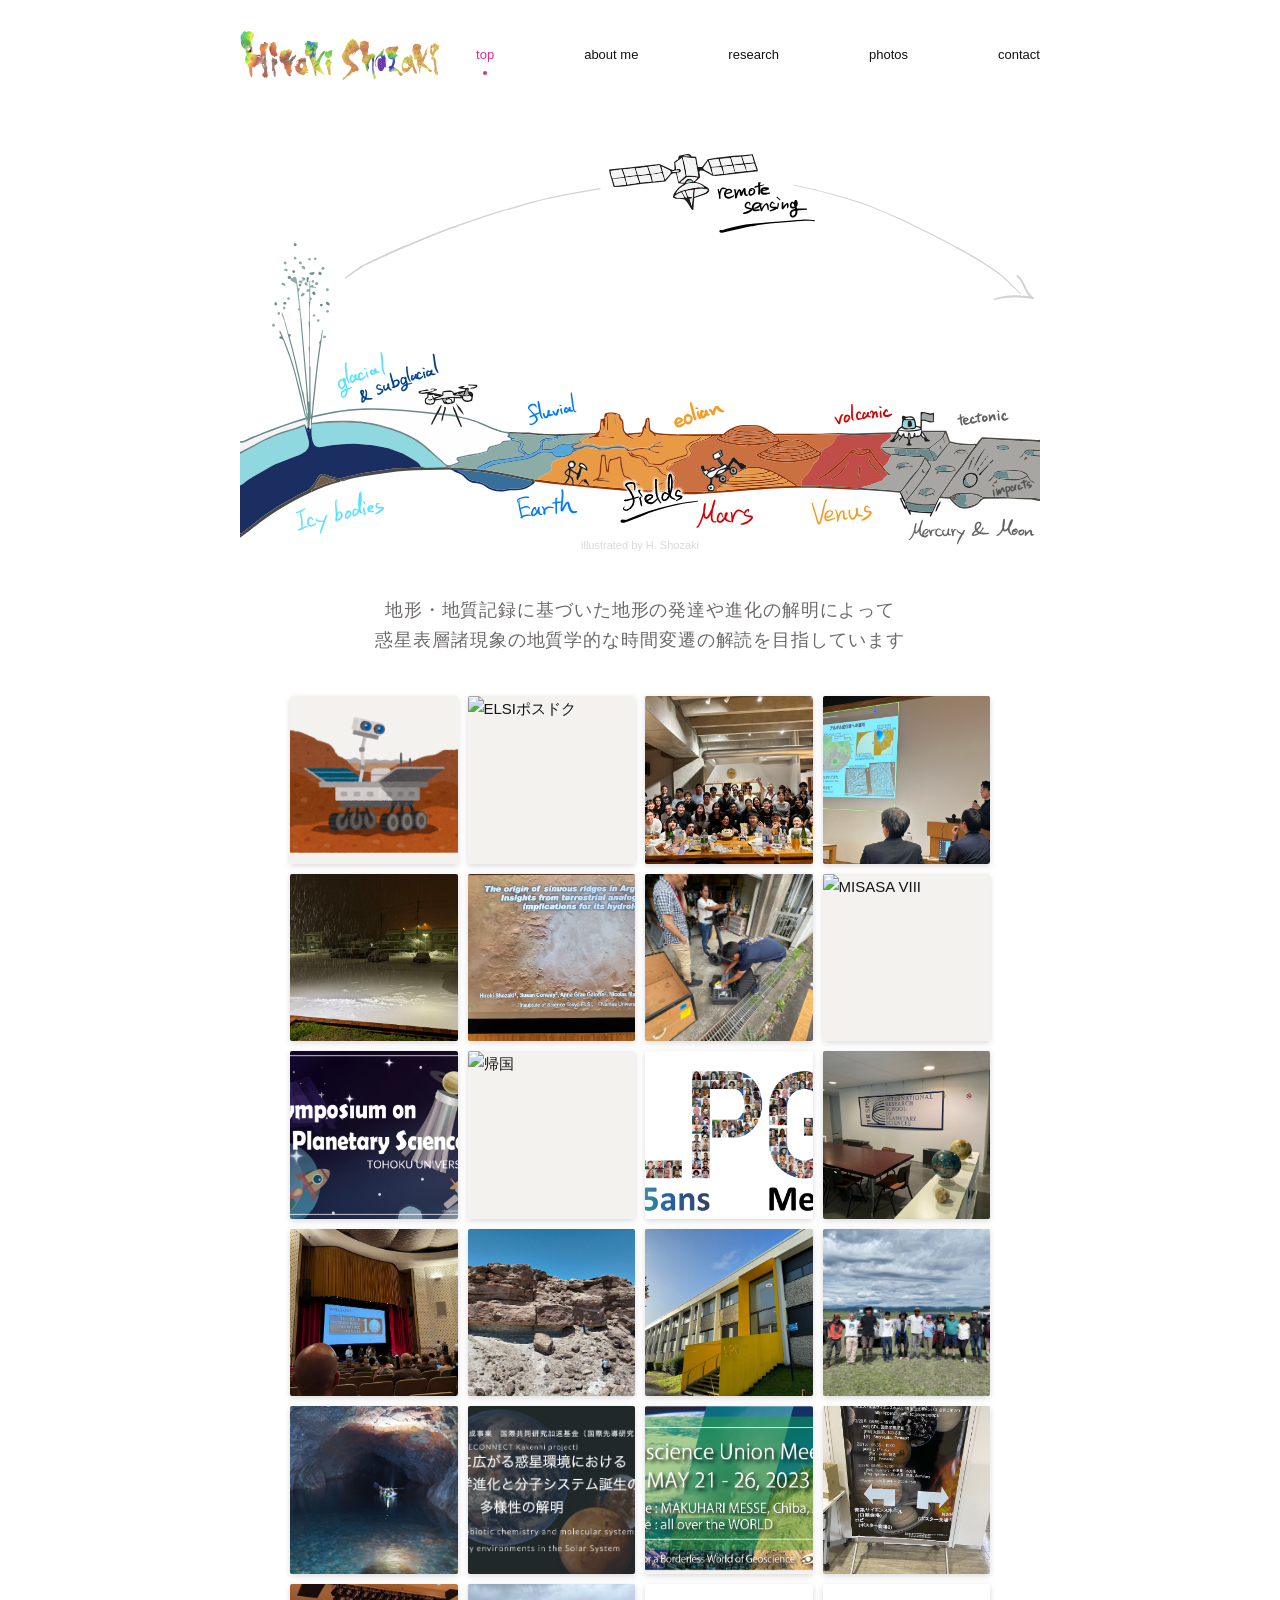
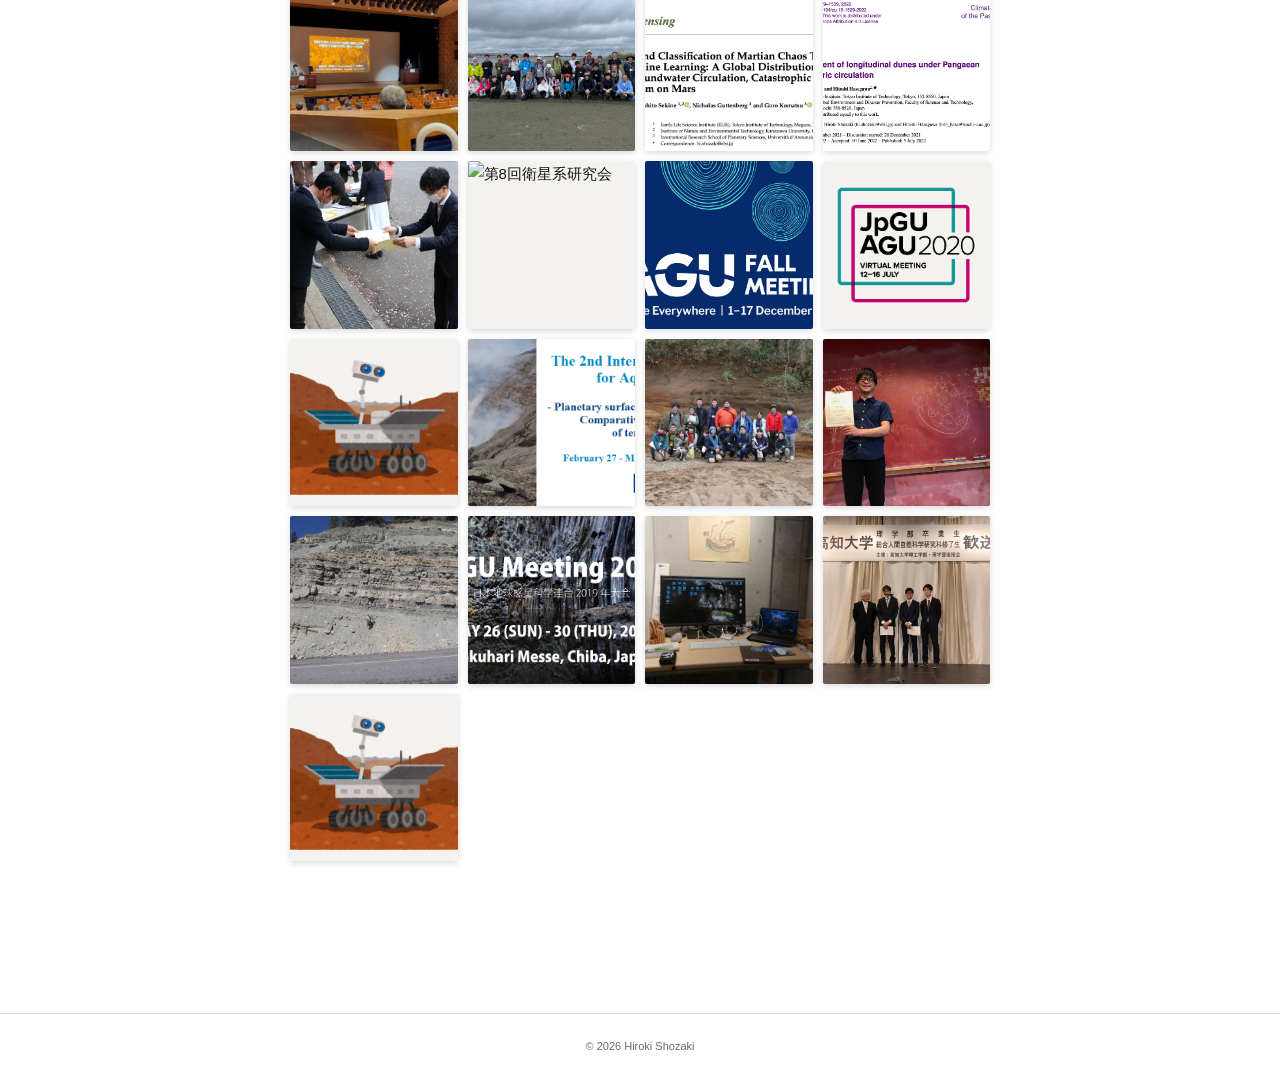
==== index.html @ 4c63e4c1 "Update index.html" ====
<!doctype html>
<html lang="ja">
  <head>
    <meta charset="utf-8">
    <meta name="viewport" content="width=device-width, initial-scale=1">
    <meta name="description" content="庄崎弘基 — Hiroki Shozaki">
    <title>庄崎弘基 | Hiroki Shozaki</title>
    <link rel="icon" href="images/favi.svg?v=2" type="image/svg+xml">
    <link rel="stylesheet" href="assets/style.css">
    <style>
      /* ▼メインコンテンツの幅を700pxに拡大・中央寄せ▼ */
      .listing-page {
        max-width: 700px;
        margin: 0 auto;
      }

      /* ▼4列の正方形グリッド設定▼ */
      .news-grid {
        display: grid;
        grid-template-columns: repeat(4, 1fr);
        gap: 10px 10px; 
        margin-top: 40px;
      }
      
      .grid-item {
        cursor: pointer;
        position: relative;
        overflow: hidden;
        /* ▼追加：写真が少し浮き出るような影▼ */
        box-shadow: 0 2px 6px rgba(0, 0, 0, 0.15); 
        /* ▼追加：影を自然に見せるためのごくわずかな角丸▼ */
        border-radius: 2px; 
      }
      .grid-item img {
        width: 100%;
        aspect-ratio: 1 / 1;
        object-fit: cover;
        background: var(--mist);
        transition: opacity 0.2s;
        display: block;
      }
      .grid-item:hover img {
        opacity: 0.8;
      }
      
      /* 画像の上に重ねる文字の設定 */
      .grid-item-overlay {
        position: absolute;
        top: 0;
        left: 0;
        width: 100%;
        height: 100%;
        padding: 10px;
        box-sizing: border-box;
        background: linear-gradient(to bottom, rgba(0,0,0,0.5) 0%, rgba(0,0,0,0) 40%);
        color: #fff;
        pointer-events: none;
        /* ▼追加：初期状態では文字とグラデーションを透明にして隠す▼ */
        opacity: 0; 
        /* ▼追加：ふわっと表示・非表示を切り替える▼ */
        transition: opacity 0.2s ease-in-out; 
      }

      /* ▼追加：カーソルが画像の上に乗った時のみ、文字とグラデーションを表示する▼ */
      .grid-item:hover .grid-item-overlay {
        opacity: 1;
      }

      .grid-item-overlay time {
        font-size: 10px;
        letter-spacing: .05em;
        display: block;
        margin-bottom: 2px;
        text-shadow: 0 1px 2px rgba(0,0,0,0.8);
      }
      .grid-item-overlay h2 {
        margin: 0;
        font-size: 12px;
        font-weight: normal;
        line-height: 1.3;
        text-shadow: 0 1px 2px rgba(0,0,0,0.8);
      }

      /* ▼ポップアップ（モーダル）の基本設定▼ */
      .custom-modal {
        display: none;
        position: fixed;
        z-index: 2000;
        left: 0;
        top: 0;
        width: 100%;
        height: 100%;
        background-color: rgba(255, 255, 255, 0.98);
        align-items: center;
        justify-content: center;
      }
      .modal-wrapper {
        display: flex;
        width: min(90% - 40px, 980px);
        height: 75vh;
        background: #fff;
        position: relative;
        align-items: center;
      }
      .modal-text-side {
        flex: 1;
        padding: 40px;
        max-width: 380px;
        display: flex;
        flex-direction: column;
        justify-content: center;
      }
      .modal-text-side time {
        color: var(--pink);
        font-size: 12px;
        letter-spacing: .07em;
        margin-bottom: 10px;
        display: block;
      }
      .modal-text-side h2 {
        font-size: 18px;
        font-weight: bold;
        margin-bottom: 15px;
        line-height: 1.4;
        margin-top: 0;
      }
      .modal-text-side p {
        font-size: 13px;
        color: var(--ink);
        line-height: 1.6;
        margin: 0;
        word-break: break-all; /* URLなどがはみ出さないように設定 */
      }
      .modal-text-side a {
        color: var(--pink);
        text-decoration: underline;
      }
      .modal-image-side {
        flex: 1.5;
        height: 100%;
        display: flex;
        align-items: center;
        justify-content: center;
        padding: 20px;
      }
      .modal-image-side img {
        max-width: 100%;
        max-height: 100%;
        object-fit: contain;
      }
      .modal-close-btn {
        position: absolute;
        top: -40px;
        right: -20px;
        font-size: 35px;
        cursor: pointer;
        color: var(--ink);
        user-select: none;
      }
      .modal-arrow-btn {
        position: absolute;
        top: 50%;
        transform: translateY(-50%);
        font-size: 36px;
        cursor: pointer;
        color: var(--ink);
        padding: 10px;
        user-select: none;
        transition: color 0.2s;
      }
      .modal-arrow-btn:hover {
        color: var(--pink);
      }
      .modal-arrow-left {
        left: -60px;
      }
      .modal-arrow-right {
        right: -60px;
      }

      /* スマートフォン向け調整 */
      @media (max-width: 768px) {
        .news-grid {
          grid-template-columns: repeat(2, 1fr);
        }
        .modal-wrapper {
          flex-direction: column-reverse;
          height: 85vh;
          width: 90%;
        }
        .modal-text-side {
          max-width: 100%;
          padding: 24px;
        }
        .modal-image-side {
          padding: 16px;
          width: 100%;
        }
        .modal-arrow-left { left: -40px; }
        .modal-arrow-right { right: -40px; }
        .modal-close-btn { top: -40px; right: 0; }
      }
      @media (max-width: 480px) {
        .news-grid {
          grid-template-columns: 1fr;
        }
        .modal-arrow-btn {
          top: auto;
          bottom: -50px;
          transform: none;
        }
        .modal-arrow-left { left: 20px; }
        .modal-arrow-right { right: 20px; }
        .modal-close-btn { top: 10px; right: 10px; z-index: 2100; }
        .modal-wrapper { height: 75vh; }
      }
    </style>
  </head>
  <body>
    <header class="site-header">
      <div class="site-width header-row">
        
        <a class="wordmark" href="index.html" aria-label="Hiroki Shozaki, top">
          <img src="images/home_icon_mars.svg" alt="Hiroki Shozaki">
        </a>
        
        <nav aria-label="Main navigation">
          <a class="active" href="index.html">top</a>
          <a href="about.html">about me</a>
          <a href="research.html">research</a>
          <a href="photos.html">photos</a>
          <a href="contact.html">contact</a>
        </nav>
        
      </div>
    </header>

    <main class="site-width top-page">
      
      <section class="hero">
        <img class="top-image" src="images/top_planets.svg" style="--top-image-width: 800px;">
        <!-- ▼ 変更：イメージクレジットを中央配置にし、画像中心と同期 ▼ -->
        <p style="text-align: center; font-size: 11px; color: var(--soft); margin-top: -10px; position: relative; z-index: 10; text-shadow: 1px 1px 2px rgba(255,255,255,0.8); transform: translateX(var(--top-image-shift)); opacity: 0.25;">
          illustrated by H. Shozaki
        </p>
        <!-- ▲ 変更ここまで ▲ -->
      </section>

      <section style="margin-top: 40px;">
        <p style="text-align: center; font-size: 18px; color: var(--soft); letter-spacing: 0.05em;">
          地形・地質記録に基づいた地形の発達や進化の解明によって<br>惑星表層諸現象の地質学的な時間変遷の解読を目指しています
        </p>
      </section>

      <!-- ▼統合した news.html のグリッド部分▼ -->
      <div class="listing-page">
        <div class="news-grid">

          <div class="grid-item" data-src="images/news/hp_rover.png" data-date="2026.07.15" data-title="HPリニューアル" data-desc="個人Webサイトをリニューアルしました．写真等は徐々にアップデートされます．">
            <img src="images/news/hp_rover.png" alt="HPリニューアル">
            <div class="grid-item-overlay">
              <h2>HPリニューアル</h2>
            </div>
          </div>

          <div class="grid-item" data-src="images/news/postdoc_elsi.jpeg" data-date="2026.07.01" data-title="ELSIポスドク" data-desc="東京科学大学地球生命研究所のポスドクとして着任しました．">
            <img src="images/news/postdoc_elsi.jpeg" alt="ELSIポスドク">
            <div class="grid-item-overlay">
              <h2>ELSIポスドク</h2>
            </div>
          </div>

          <div class="grid-item" data-src="images/news/PhD.JPG" data-date="2026.06.30" data-title="博士後期課程修了" data-desc="博士後期課程を無事修了し，博士号授与決定となりました（授与式は9月）．休学・留学を経てようやくでした．">
            <img src="images/news/PhD.JPG" alt="博士後期課程修了">
            <div class="grid-item-overlay">
              <h2>博士後期課程修了</h2>
            </div>
          </div>

          <div class="grid-item" data-src="images/news/defence.JPG" data-date="2026.04.03" data-title="公聴会" data-desc="博士論文の審査会＋公聴会でした．">
            <img src="images/news/defence.JPG" alt="公聴会">
            <div class="grid-item-overlay">
              <h2>公聴会</h2>
            </div>
          </div>

          <div class="grid-item" data-src="images/news/trishit_meet.jpeg" data-date="2026.02.02–04" data-title="Meeting@IPM" data-desc="岡山大学惑星物質研究所のTrishit Ruj准教授と博士論文の内容について議論させていただきました．">
            <img src="images/news/trishit_meet.jpeg" alt="Meeting@IPM">
            <div class="grid-item-overlay">
              <h2>Meeting@IPM</h2>
            </div>
          </div>

          <div class="grid-item" data-src="images/news/EPSC2025.jpg" data-date="2025.09.07–12" data-title="EPSC-DPS Joint Meeting 2025" data-desc="EPSC-DPS Joint Meeting 2025@ヘルシンキで口頭発表しました．">
            <img src="images/news/EPSC2025.jpg" alt="EPSC-DPS Joint Meeting 2025">
            <div class="grid-item-overlay">
              <h2>EPSC-DPS Joint Meeting 2025</h2>
            </div>
          </div>

          <div class="grid-item" data-src="images/news/GPR.jpeg" data-date="2025.07.17" data-title="GPR" data-desc="産総研の田村亨上級主任研究員に地中レーダーの調査方法についてご教授いただきました．">
            <img src="images/news/GPR.jpeg" alt="GPR">
            <div class="grid-item-overlay">
              <h2>GPR</h2>
            </div>
          </div>

          <div class="grid-item" data-src="images/news/misasa8.jpeg" data-date="2025.03.03" data-title="MISASA VIII" data-desc="国際シンポジウムMISASA VIII 「Future Planetary Exploration: Understanding of Planetary Surface Environments and Habitability」でポスター発表しました．">
            <img src="images/news/misasa8.jpeg" alt="MISASA VIII">
            <div class="grid-item-overlay">
              <h2>MISASA VIII</h2>
            </div>
          </div>

          <div class="grid-item" data-src="images/news/wakuseiken2025.png" data-date="2025.03.03" data-title="第26回惑星圏シンポジウム" data-desc="第26回惑星圏シンポジウム@東北大で招待講演（オンライン口頭）しました．">
            <img src="images/news/wakuseiken2025.png" alt="第26回惑星圏シンポジウム">
            <div class="grid-item-overlay">
              <h2>第26回惑星圏シンポジウム</h2>
            </div>
          </div>

          <div class="grid-item" data-src="images/news/kikoku.jpeg" data-date="2025.02.03" data-title="帰国" data-desc="約一年半の研究留学を無事終え，帰国しました．">
            <img src="images/news/kikoku.jpeg" alt="帰国">
            <div class="grid-item-overlay">
              <h2>帰国</h2>
            </div>
          </div>

          <div class="grid-item" data-src="images/news/25ansLPG_merci.jpg" data-date="2025.01.09" data-title="LPG25周年" data-desc="訪問先のフランス・ナント大学Laboratoire de Planétologie et Géosciencesの設立25周年記念講演会に参加しました．">
            <img src="images/news/25ansLPG_merci.jpg" alt="LPG25周年">
            <div class="grid-item-overlay">
              <h2>LPG25周年</h2>
            </div>
          </div>
          
          <div class="grid-item" data-src="images/news/komatsu2024.jpg" data-date="2024.08.08–09" data-title="ダヌンツィオ大学訪問" data-desc="イタリア・ダヌンツィオ大学国際惑星科学研究大学院の小松吾郎博士の研究室に訪問しました．">
            <img src="images/news/komatsu2024.jpg" alt="ダヌンツィオ大学訪問">
            <div class="grid-item-overlay">
              <h2>ダヌンツィオ大学訪問</h2>
            </div>
          </div>
          
          <div class="grid-item" data-src="images/news/mar10.jpg" data-date="2024.07.22–25" data-title="第10回国際火星会議" data-desc="第10回国際火星会議@Caltechでポスター発表しました．">
            <img src="images/news/mar10.jpg" alt="第10回国際火星会議">
            <div class="grid-item-overlay">
              <h2>第10回国際火星会議</h2>
            </div>
          </div>
          
          <div class="grid-item" data-src="images/news/america2024.png" data-date="2024.06.04–07.02" data-title="アメリカ調査2024" data-desc="高知大学の長谷川精博士，ダヌンツィオ大学の小松吾郎博士ほかの共同研究でアメリカ中西部に調査に行きました．自身の火星河川地形アナログの現地調査も行いました．">
            <img src="images/news/america2024.png" alt="アメリカ調査2024">
            <div class="grid-item-overlay">
              <h2>アメリカ調査2024</h2>
            </div>
          </div>

          <div class="grid-item" data-src="images/news/LPG.jpg" data-date="2023.10.25" data-title="ナント大学LPG 研究留学" data-desc="フランス・ナント大学Laboratoire de Planétologie et Géosciences のSusan Conway博士､Anna Grau Galofre博士､Nicolas Mangold博士のもとで1年と少し研究留学です．">
            <img src="images/news/LPG.jpg" alt="ナント大学LPG 研究留学">
            <div class="grid-item-overlay">
              <h2>ナント大学LPG 研究留学</h2>
            </div>
          </div>

          <div class="grid-item" data-src="images/news/mongolia2023.jpg" data-date="2023.06.25–07.13" data-title="モンゴル調査2023" data-desc="高知大学の長谷川精博士，ダヌンツィオ大学の小松吾郎博士ほかの共同研究でモンゴルに行きました．火星周氷河地形アナログの現地調査です．">
            <img src="images/news/mongolia2023.jpg" alt="モンゴル調査2023">
            <div class="grid-item-overlay">
              <h2>モンゴル調査2023</h2>
            </div>
          </div>

          <div class="grid-item" data-src="images/news/hawaii2023.jpg" data-date="2023.06.08–18" data-title="ハワイ島調査2023" data-desc="スミソニアン博物館地球惑星研究センターCEPSのBob Craddock博士とフロリダ・ガルフ・コースト大学のRachel Rotz博士のお誘いで，ハワイ島へ現地調査に行きました．溶岩洞内地下水調査とカウ砂漠砂丘の地中レーダー探査です．">
            <img src="images/news/hawaii2023.jpg" alt="ハワイ島調査2023">
            <div class="grid-item-overlay">
              <h2>ハワイ島調査2023</h2>
            </div>
          </div>

          <div class="grid-item" data-src="images/news/kickoff2.png" data-date="2023.06.06" data-title="国際先導研究キックオフ" data-desc="国際共同研究加速基金(国際先導研究)「太陽系に広がる惑星環境における前生命化学進化と分子シ ステム誕生の多様性の解明」のキックオフミーティングに参加しました．">
            <img src="images/news/kickoff2.png" alt="国際先導研究キックオフ">
            <div class="grid-item-overlay">
              <h2>国際先導研究キックオフ</h2>
            </div>
          </div>

          <div class="grid-item" data-src="images/news/JpGU2023.png" data-date="2023.05.21–26" data-title="JpGU2023" data-desc="JpGU2023参加しました．水惑星学セッションでポスター発表しました．">
            <img src="images/news/JpGU2023.png" alt="JpGU2023">
            <div class="grid-item-overlay">
              <h2>JpGU2023</h2>
            </div>
          </div>

          <div class="grid-item" data-src="images/news/wakuseiken2023.jpg" data-date="2023.02.20–22" data-title="第24回惑星圏シンポジウム" data-desc="第24回惑星圏シンポジウム@東北大で招待講演（口頭）しました．">
            <img src="images/news/wakuseiken2023.jpg" alt="第24回惑星圏シンポジウム">
            <div class="grid-item-overlay">
              <h2>第24回惑星圏シンポジウム</h2>
            </div>
          </div>

          <div class="grid-item" data-src="images/news/wakusei2022.jpg" data-date="2022.09.20–22" data-title="日本惑星科学会 優秀発表賞" data-desc="日本惑星科学会秋季講演会2022@水戸の最優秀発表賞セッションで口頭発表しました．優秀発表賞受賞しました．">
            <img src="images/news/wakusei2022.jpg" alt="日本惑星科学会 優秀発表賞">
            <div class="grid-item-overlay">
              <h2>日本惑星科学会 優秀発表賞</h2>
            </div>
          </div>

          <div class="grid-item" data-src="images/news/tamagawa2022.jpg" data-date="2022.08.28" data-title="堆積学スクール2022" data-desc="堆積学スクール2022＠多摩川河口干潟に参加しました．">
            <img src="images/news/tamagawa2022.jpg" alt="堆積学スクール2022">
            <div class="grid-item-overlay">
              <h2>堆積学スクール2022</h2>
            </div>
          </div>

          <div class="grid-item" data-src="images/news/rs2022.png" data-date="2022.08.10" data-title="Remote Sensing誌 論文出版" data-desc="修士研究の成果がRemote Sensing誌にて受理・出版されました．<br><br>Shozaki, H., Sekine, Y., Guttenberg, N., and Komatsu, G.,: Recognition and classification of Martian chaos terrains using imagery machine learning: A global distribution of chaos linked to groundwater circulation, catastrophic flooding, and magmatism on Mars, <a href='https://doi.org/10.3390/rs14163883' target='_blank'>https://doi.org/10.3390/rs14163883</a>.">
            <img src="images/news/rs2022.png" alt="Remote Sensing誌 論文出版">
            <div class="grid-item-overlay">
              <h2>Remote Sensing誌 論文出版</h2>
            </div>
          </div>

          <div class="grid-item" data-src="images/news/cp2022.png" data-date="2022.07.05" data-title="Climate of the Past誌 論文出版" data-desc="卒業研究の成果がClimate of the Past誌にて受理・出版されました．<br><br>Shozaki, H. and Hasegawa, H.: Development of longitudinal dunes under Pangaean atmospheric circulation, <a href='https://doi.org/10.5194/cp-18-1529-2022' target='_blank'>https://doi.org/10.5194/cp-18-1529-2022</a>.">
            <img src="images/news/cp2022.png" alt="Climate of the Past誌 論文出版">
            <div class="grid-item-overlay">
              <h2>Climate of the Past誌 論文出版</h2>
            </div>
          </div>

          <div class="grid-item" data-src="images/news/syuushi.jpg" data-date="2021.03.05" data-title="優秀修士論文賞" data-desc="修士研究・論文が，東工大地球惑星科学系の優秀修士論文賞に選ばれました．">
            <img src="images/news/syuushi.jpg" alt="優秀修士論文賞">
            <div class="grid-item-overlay">
              <h2>優秀修士論文賞</h2>
            </div>
          </div>

          <div class="grid-item" data-src="images/news/eiseikennkyuukai.png" data-date="2021.03.01–02" data-title="第8回衛星系研究会" data-desc="第8回衛星系研究会でオンライン口頭講演しました．">
            <img src="images/news/eiseikennkyuukai.png" alt="第8回衛星系研究会">
            <div class="grid-item-overlay">
              <h2>第8回衛星系研究会</h2>
            </div>
          </div>

          <div class="grid-item" data-src="images/news/AGU2020.jpg" data-date="2020.12.01–17" data-title="AGU Fall Meeting 2020" data-desc="AGU Fall Meeting 2020: Aquaplanetology: Aqueous Environments and Habitability in the Solar System II PostersでVirtual Poster発表しました．">
            <img src="images/news/AGU2020.jpg" alt="AGU Fall Meeting 2020">
            <div class="grid-item-overlay">
              <h2>AGU Fall Meeting 2020</h2>
            </div>
          </div>

          <div class="grid-item" data-src="images/news/JpGUAGU2020.png" data-date="2020.07.12–16" data-title="JpGU-AGU Joint Meeting 2020" data-desc="JpGU - AGU Joint Meeting 2020: Virtual 水惑星セッションで Virtual Poster発表しました．">
            <img src="images/news/JpGUAGU2020.png" alt="JpGU-AGU Joint Meeting 2020">
            <div class="grid-item-overlay">
              <h2>JpGU-AGU Joint Meeting 2020</h2>
            </div>
          </div>

          <div class="grid-item" data-src="images/news/hp_rover.png" data-date="2020.06.30" data-title="HP移転" data-desc="tumblrからHP移転しました．（PC用にレイアウトしています．．．）">
            <img src="images/news/hp_rover.png" alt="HP移転">
            <div class="grid-item-overlay">
              <h2>HP移転</h2>
            </div>
          </div>

          <div class="grid-item" data-src="images/news/2nd_school_top_letter12.png" data-date="2020.02.27–03.01" data-title="水惑星スクール2020" data-desc="水惑星スクール＠熊本に参加しました．">
            <img src="images/news/2nd_school_top_letter12.png" alt="水惑星スクール2020">
            <div class="grid-item-overlay">
              <h2>水惑星スクール2020</h2>
            </div>
          </div>

          <div class="grid-item" data-src="images/news/choshi_field_2.jpg" data-date="2019.12.07–09" data-title="堆積学フィールドセミナー2019" data-desc="堆積学フィールドセミナー2019＠銚子に参加しました．">
            <img src="images/news/choshi_field_2.jpg" alt="堆積学フィールドセミナー2019">
            <div class="grid-item-overlay">
              <h2>堆積学フィールドセミナー2019</h2>
            </div>
          </div>

          <div class="grid-item" data-src="images/news/jpGU2019_awards.jpg" data-date="2019.07.10" data-title="JpGU2019 学生優秀発表賞" data-desc="JpGU2019大気水圏科学セッションでの口頭発表が学生優秀発表賞に選ばれました．">
            <img src="images/news/jpGU2019_awards.jpg" alt="JpGU2019 学生優秀発表賞">
            <div class="grid-item-overlay">
              <h2>JpGU2019 学生優秀発表賞</h2>
            </div>
          </div>

          <div class="grid-item" data-src="images/news/america_field_2019_1.jpg" data-date="2019.06.04–16" data-title="アメリカ調査2019" data-desc="風成層調査とGreen river Fmの調査（先輩の研究）のため，アメリカ, ユタ州に行きました．2回目のアメリカ調査です．">
            <img src="images/news/america_field_2019_1.jpg" alt="アメリカ調査2019">
            <div class="grid-item-overlay">
              <h2>アメリカ調査2019</h2>
            </div>
          </div>

          <div class="grid-item" data-src="images/news/JpGU2019.png" data-date="2019.05.29" data-title="JpGU2019" data-desc="JpGU2019参加しました．古気候・古海洋変動セッションで口頭発表しました．">
            <img src="images/news/JpGU2019.png" alt="JpGU2019">
            <div class="grid-item-overlay">
              <h2>JpGU2019</h2>
            </div>
          </div>

          <div class="grid-item" data-src="images/news/elsi_desk.jpg" data-date="2019.04.03" data-title="東工大地球生命研究所" data-desc="所属が変わりました．東工大地球生命研究所関根研究室に配属されました．">
            <img src="images/news/elsi_desk.jpg" alt="東工大地球生命研究所">
            <div class="grid-item-overlay">
              <h2>東工大地球生命研究所</h2>
            </div>
          </div>

          <div class="grid-item" data-src="images/news/rigakubutyosho.JPG" data-date="2019.03.22" data-title="理学部長賞" data-desc="理学部長賞を受賞しました．">
            <img src="images/news/rigakubutyosho.JPG" alt="理学部長賞受賞">
            <div class="grid-item-overlay">
              <h2>理学部長賞受賞</h2>
            </div>
          </div>

          <div class="grid-item" data-src="images/news/hp_rover.png" data-date="2019.03.01" data-title="個人HP開設" data-desc="個人HP開設してみました．まだよく分かっていないので，徐々に改善します．備忘録的に，色々投稿します．">
            <img src="images/news/hp_rover.png" alt="個人HP開設">
            <div class="grid-item-overlay">
              <h2>個人HP開設</h2>
            </div>
          </div>

        </div>
      </div>
      <!-- ▲統合した news.html のグリッド部分 ここまで▲ -->

    </main>

    <!-- ▼統合した news.html のモーダル部分▼ -->
    <div id="custom-modal" class="custom-modal">
      <div class="modal-wrapper">
        <span class="modal-close-btn">&times;</span>
        <div class="modal-arrow-btn modal-arrow-left">&#10094;</div>
        <div class="modal-arrow-btn modal-arrow-right">&#10095;</div>
        
        <div class="modal-text-side">
          <time id="modal-date"></time>
          <h2 id="modal-title"></h2>
          <p id="modal-desc"></p>
        </div>
        
        <div class="modal-image-side">
          <img id="modal-img" src="" alt="">
        </div>
      </div>
    </div>
    <!-- ▲統合した news.html のモーダル部分 ここまで▲ -->

    <footer class="site-footer">
      <div class="site-width">© <span class="year"></span> Hiroki Shozaki</div>
    </footer>
    <script src="assets/site.js"></script>

    <!-- ▼統合した news.html のJavaScript部分▼ -->
    <script>
      const items = document.querySelectorAll('.grid-item');
      const modal = document.getElementById('custom-modal');
      const modalImg = document.getElementById('modal-img');
      const modalDate = document.getElementById('modal-date');
      const modalTitle = document.getElementById('modal-title');
      const modalDesc = document.getElementById('modal-desc');
      let currentIndex = 0;

      function openModal(index) {
        currentIndex = parseInt(index);
        const item = items[currentIndex];
        
        modalImg.src = item.getAttribute('data-src');
        
        // innerHTML に変更し、<br> や <a> タグを有効化
        modalDate.innerHTML = item.getAttribute('data-date');
        modalTitle.innerHTML = item.getAttribute('data-title');
        modalDesc.innerHTML = item.getAttribute('data-desc');
        
        modal.style.display = 'flex';
      }

      // ▼ JS側で自動的に上からの順番(index)を割り当てます ▼
      items.forEach((item, index) => {
        item.addEventListener('click', () => {
          openModal(index);
        });
      });

      document.querySelector('.modal-close-btn').addEventListener('click', () => {
        modal.style.display = 'none';
      });

      document.querySelector('.modal-arrow-left').addEventListener('click', () => {
        let nextIndex = currentIndex - 1;
        if (nextIndex < 0) nextIndex = items.length - 1;
        openModal(nextIndex);
      });

      document.querySelector('.modal-arrow-right').addEventListener('click', () => {
        let nextIndex = currentIndex + 1;
        if (nextIndex >= items.length) nextIndex = 0;
        openModal(nextIndex);
      });

      // 背景クリックで閉じる
      modal.addEventListener('click', (e) => {
        if (e.target === modal) {
          modal.style.display = 'none';
        }
      });
    </script>
    <!-- ▲統合した news.html のJavaScript部分 ここまで▲ -->

  </body>
</html>
---- assets/style.css ----
/* ロゴは --logo-width と --logo-max-height を変えるだけで大きさを調整できます。縦横比は維持されます。 */
/* トップ画像を右へ移動する場合は --top-image-shift を 20px などに変更します。 */
:root {
  --ink: #141414;
  --soft: #6d6a69;
  --line: #dedbd8;
  --pink: #df2d87;
  --paper: #fff;
  --mist: #f4f2ef;
  --logo-width: 200px;
  --logo-max-height: 50px;
  --top-image-shift: 0px;
  --nav-gap: 90px;
  --header-gap: 36px;
}

* {
  box-sizing: border-box;
}

html {
  scroll-behavior: smooth;
}

body {
  margin: 0;
  color: var(--ink);
  background: var(--paper);
  font-family: Arial, "Hiragino Kaku Gothic ProN", "Yu Gothic", sans-serif;
  font-size: 15px;
  line-height: 1.7;
}

a {
  color: inherit;
  text-underline-offset: 3px;
}

a:hover {
  color: var(--pink);
}

img {
  display: block;
  max-width: 100%;
}

.site-width {
  width: min(100% - 48px, 1100px);
  margin: 0 auto;
}

.site-header {
  padding: 31px 0 20px;
  background: #fff;
}

.header-row {
  display: flex;
  align-items: center;
  justify-content: center; /* ▼これを追加：全体を中央寄せにする▼ */
  gap: var(--header-gap);
}

.wordmark {
  display: block;
  flex: 0 0 var(--logo-width);
  text-decoration: none;
}

.wordmark img {
  display: block;
  width: var(--logo-width);
  height: auto;
  max-height: var(--logo-max-height);
  object-fit: contain;
  object-position: left center;
}

nav {
  display: flex;
  /* flex: 1; を削除しました（空間を埋めずに、必要な幅だけにするため） */
  align-items: center;
  justify-content: flex-start;
  gap: var(--nav-gap);
}

nav a {
  position: relative;
  color: #111;
  text-decoration: none;
  font-size: 13px;
  white-space: nowrap;
}

nav a.active,
nav a:hover {
  color: var(--pink);
}

nav a.active::after {
  content: "";
  position: absolute;
  width: 4px;
  height: 4px;
  border-radius: 50%;
  background: currentColor;
  left: 50%;
  bottom: -9px;
  transform: translateX(-50%);
}

.top-page {
  padding: 54px 0 72px;
}

.hero {
  min-height: 0;
}

.top-image {
  display: block;
  width: 100%;
  max-width: var(--top-image-width, 1000px);
  height: auto;
  margin: 0 auto;
  transform: translateX(var(--top-image-shift));
}

.eyebrow {
  margin: 0 0 8px;
  color: var(--pink);
  font-size: 10px;
  letter-spacing: .18em;
  font-weight: bold;
}

h1, h2, h3, p {
  margin-top: 0;
}

h1 {
  margin-bottom: 12px;
  font-size: clamp(37px, 5vw, 64px);
  font-weight: bold;
  line-height: 1.13;
  letter-spacing: -.035em;
}

h2 {
  font-size: 28px;
  font-weight: bold;
  line-height: 1.3;
}

.page-title {
  margin: 45px 0 50px;
}

.page-title h1 {
  margin-bottom: 3px;
}

.page-title > p:last-child {
  color: var(--soft);
}

.listing-page {
  padding-bottom: 80px;
}

.editorial-grid {
  display: grid;
  grid-template-columns: 1.2fr 1fr;
  gap: 48px 28px;
}

.news-card a {
  display: block;
  text-decoration: none;
}

.news-card img {
  width: 100%;
  aspect-ratio: 1.25;
  object-fit: cover;
  background: var(--mist);
}

.news-card.feature {
  grid-row: span 2;
}

.news-card.feature img {
  aspect-ratio: 1.05;
}

.news-card div {
  padding-top: 12px;
}

.news-card time,
.news-archive time {
  color: var(--pink);
  font-size: 11px;
  letter-spacing: .07em;
}

.news-card h2 {
  margin: 3px 0;
  font-size: 21px;
}

.news-card p {
  margin: 0;
  color: var(--soft);
  font-size: 13px;
}

.news-archive {
  width: min(100%, 720px);
  margin: 90px auto 0;
}

.news-archive > h2 {
  padding-bottom: 11px;
  border-bottom: 1px solid var(--ink);
}

.news-archive article {
  display: grid;
  grid-template-columns: 130px 1fr;
  gap: 12px;
  padding: 16px 0;
  border-bottom: 1px solid var(--line);
}

.news-archive p {
  margin: 0;
}

.about-page,
.research-page,
.contact-page {
  padding-bottom: 90px;
}

/* ▼ 今回変更したレイアウト部分 ▼ */
.about-layout {
  max-width: 680px;
  margin: 0 auto; /* 中央寄せ */
  position: relative; /* 画像を右上に固定するための基準 */
  padding-right: 180px; /* 右側の画像と文字が被らないようにスペースを空ける */
}

.profile-photo {
  position: absolute;
  top: 0;
  right: 0;
  width: 160px; /* 画像を小さく */
  height: auto;
  background: transparent;
}
/* ▲ ここまで ▲ */

.prose {
  max-width: 100%;
}

.prose p {
  margin-bottom: 21px;
}

.editable {
  color: var(--soft);
  border-left: 2px solid var(--pink);
  padding-left: 14px;
}

.prose dl {
  margin: 33px 0 0;
  border-top: 1px solid var(--ink);
}

.prose dl div {
  padding: 12px 0;
  border-bottom: 1px solid var(--line);
}

.prose dt {
  display: inline-block;
  width: 145px;
  font-size: 12px;
  font-weight: bold;
}

.prose dd {
  display: inline;
  margin: 0;
  font-size: 13px;
}

.research-image {
  width: min(100%, 670px);
  max-height: 430px;
  margin: 0 auto 50px;
  object-fit: cover;
  background: var(--mist);
}

.research-intro {
  max-width: 620px;
  margin: 0 auto 70px;
}

.publications {
  max-width: 620px;
  margin: 0 auto;
}

.publications > h2 {
  padding-bottom: 11px;
  border-bottom: 1px solid var(--ink);
}

.publications h3 {
  margin: 32px 0 12px;
  font-size: 15px;
}

.publications ol {
  padding-left: 23px;
}

.publications li {
  margin: 0 0 20px;
  padding-left: 6px;
}

.publications li span {
  color: var(--soft);
  font-size: 13px;
}

.publications a {
  color: #333;
}

.publications a:hover {
  color: var(--pink);
}

.note {
  color: var(--soft);
  font-size: 12px;
}

.photo-grid {
  display: grid;
  grid-template-columns: repeat(3, 1fr);
  gap: 48px 20px;
}

.photo-grid figure {
  margin: 0;
}

.photo-grid img {
  width: 100%;
  aspect-ratio: 1/1;
  object-fit: cover;
  background: var(--mist);
}

.photo-grid figcaption {
  display: flex;
  justify-content: space-between;
  padding-top: 8px;
  font-size: 12px;
}

.photo-grid figcaption span {
  color: var(--soft);
}

.contact-details {
  width: min(100%, 610px);
  margin: 15vh auto 20vh;
}

.contact-details p {
  display: grid;
  grid-template-columns: 125px 1fr;
  padding: 15px 0;
  border-top: 1px solid var(--line);
}

.contact-details b {
  font-size: 12px;
  letter-spacing: .08em;
  text-transform: uppercase;
}

.contact-details a {
  color: var(--pink);
}

.contact-details .note {
  display: block;
  padding-top: 20px;
  border: none;
}

.site-footer {
  padding: 23px 0;
  border-top: 1px solid var(--line);
  color: var(--soft);
  font-size: 11px;
  text-align: center;
}

/* スマートフォン向けの表示設定 */
@media (max-width: 760px) {
  .site-width {
    width: min(100% - 30px, 1100px);
  }
  
  .site-header {
    padding-top: 21px;
  }
  
  .header-row {
    display: block;
  }
  
  .wordmark {
    display: inline-block;
    margin-bottom: 18px;
  }
  
  nav {
    justify-content: flex-start;
    flex-wrap: wrap;
    gap: 8px 16px;
  }
  
  nav a {
    font-size: 12px;
  }
  
  .top-page {
    padding-top: 24px;
  }
  
  .page-title {
    margin: 33px 0 34px;
  }
  
  .editorial-grid {
    grid-template-columns: 1fr;
    gap: 32px;
  }
  
  .news-card.feature {
    grid-row: auto;
  }
  
  .news-card.feature img {
    aspect-ratio: 1.25;
  }
  
  .news-archive {
    margin-top: 60px;
  }
  
  .news-archive article {
    grid-template-columns: 1fr;
    gap: 3px;
  }
  
  /* ▼ スマホ向けの About ページ設定 ▼ */
  .about-layout {
    padding-right: 0; /* スマホでは右側の余白をなくす */
  }
  .profile-photo {
    position: relative; /* 固定を解除して上に配置 */
    width: 120px;
    margin: 0 auto 30px; /* 中央寄せ */
    display: block;
  }
  /* ▲ ここまで ▲ */
  
  .photo-grid {
    grid-template-columns: repeat(2, 1fr);
    gap: 28px 12px;
  }
  
  .contact-details {
    margin: 8vh 0 12vh;
  }
  
  .contact-details p {
    grid-template-columns: 1fr;
    gap: 2px;
  }
}
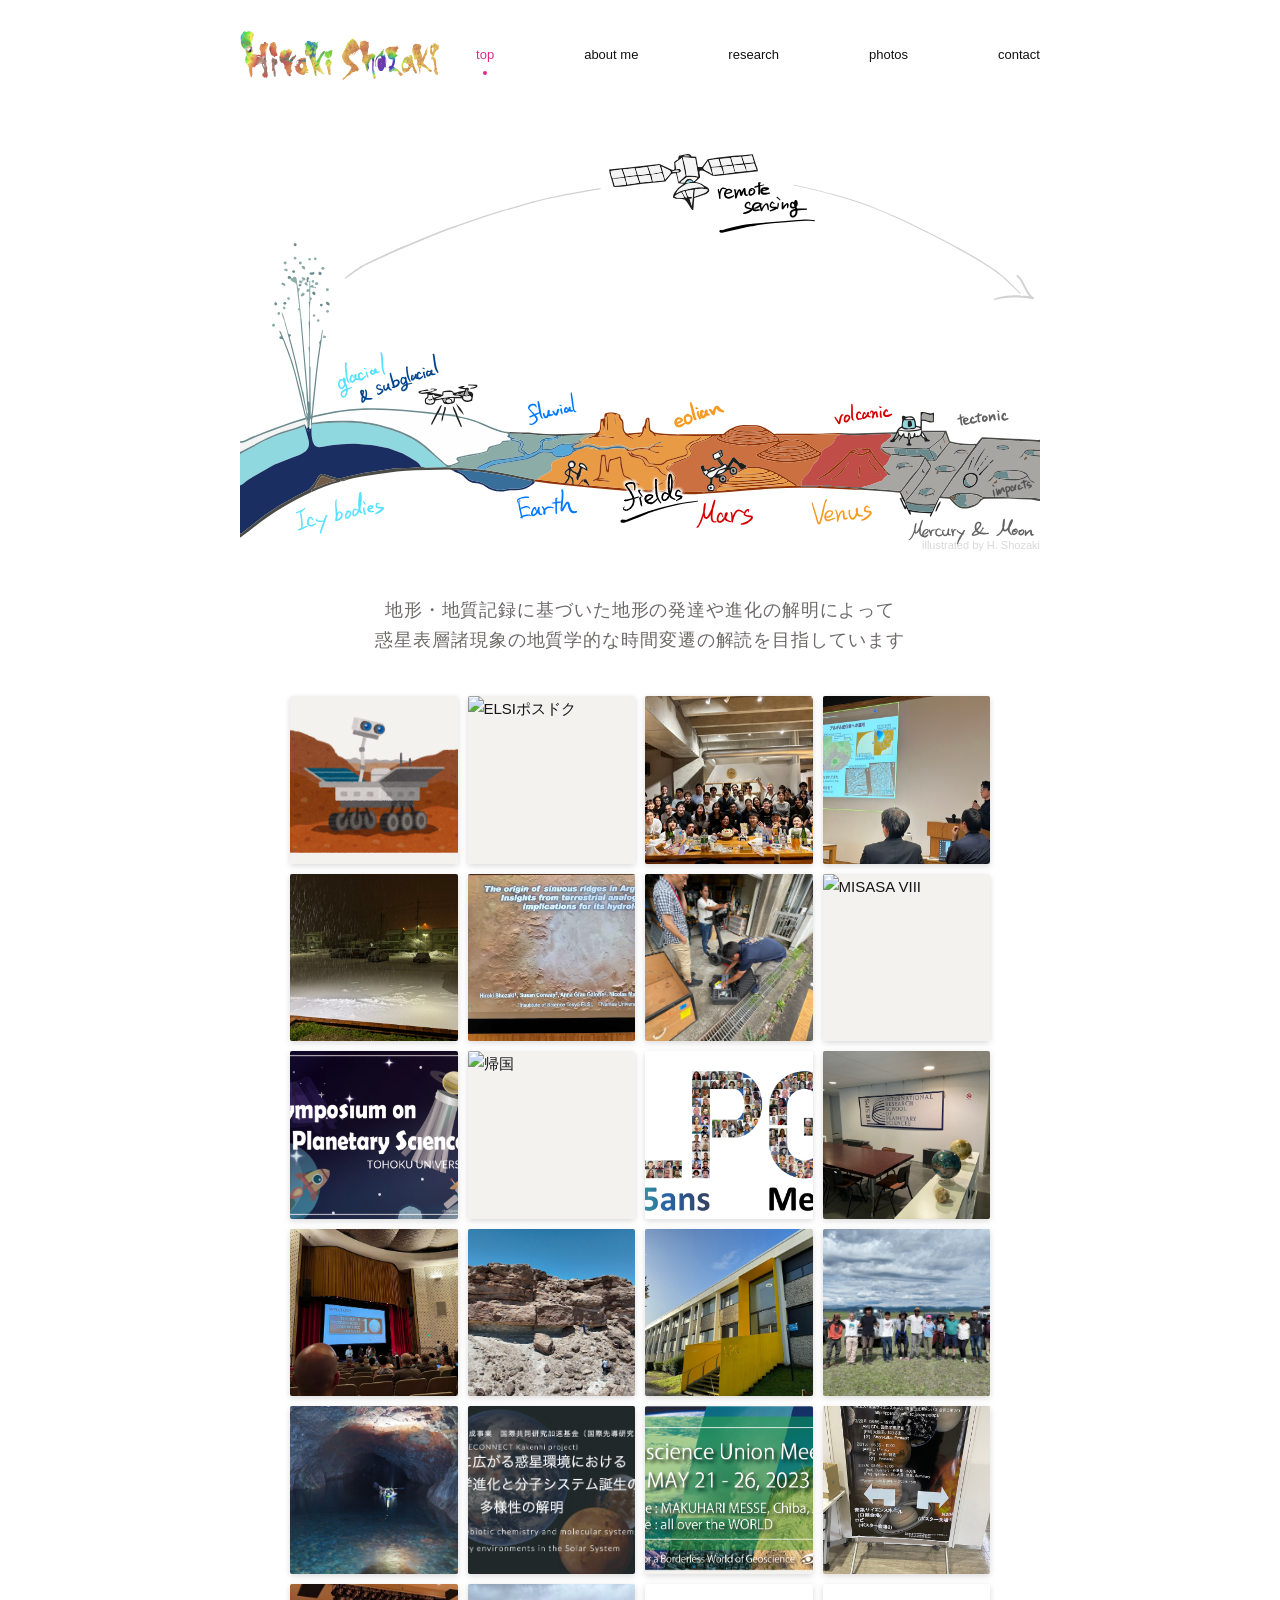
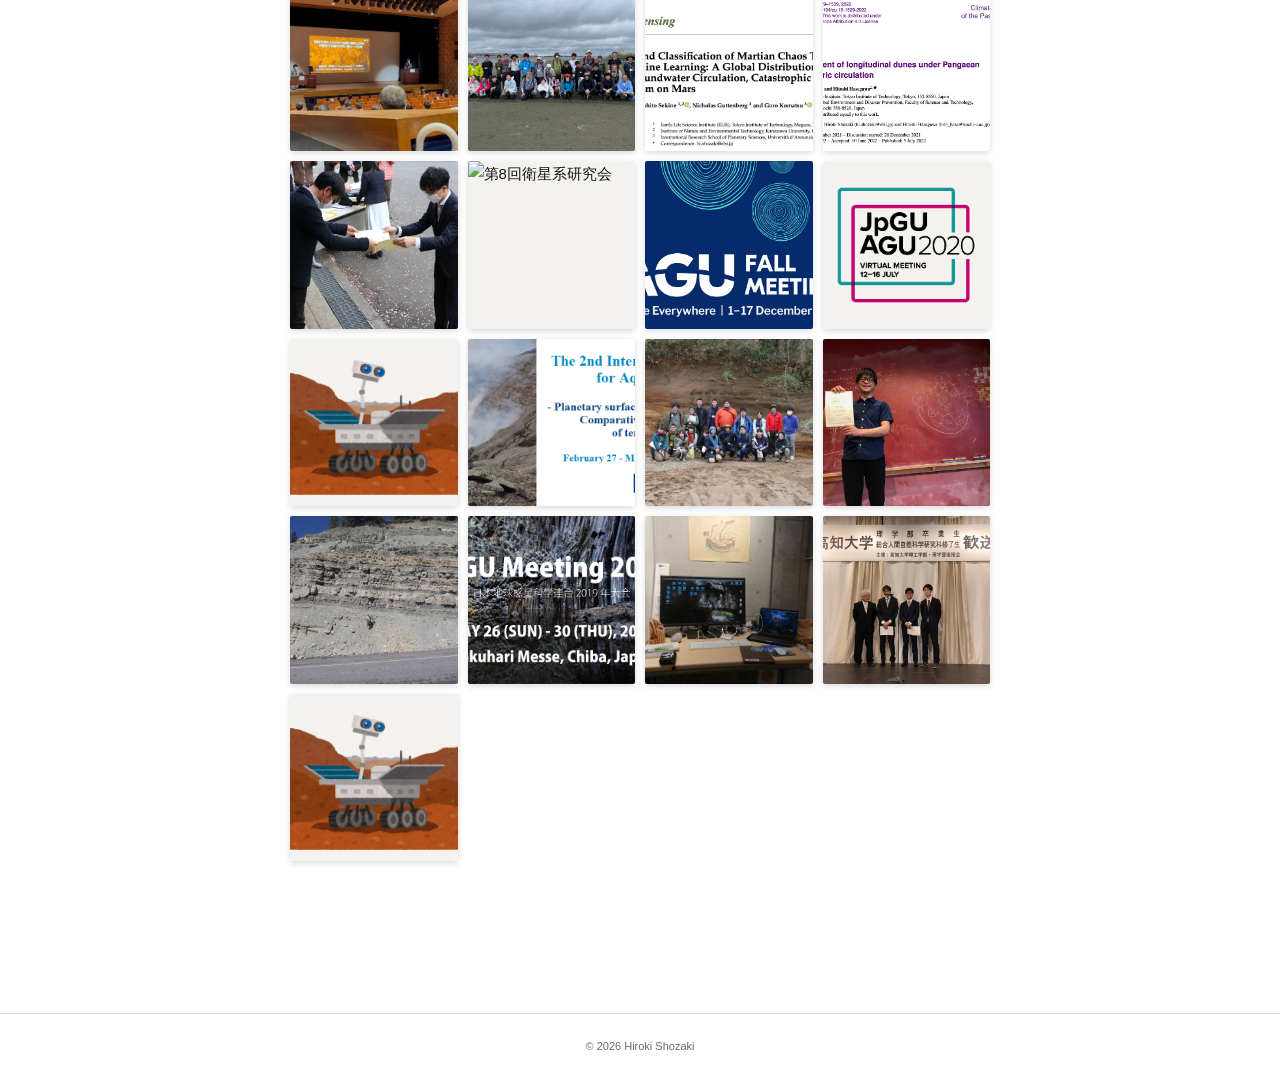
==== commit 86bcf2ee: "Update index.html" ====
--- a/index.html
+++ b/index.html
@@ -240,7 +240,7 @@
       <section class="hero">
         <img class="top-image" src="images/top_planets.svg" style="--top-image-width: 800px;">
         <!-- ▼ 変更：イメージクレジットを中央配置にし、画像中心と同期 ▼ -->
-        <p style="text-align: center; font-size: 11px; color: var(--soft); margin-top: -10px; position: relative; z-index: 10; text-shadow: 1px 1px 2px rgba(255,255,255,0.8); transform: translateX(var(--top-image-shift)); opacity: 0.25;">
+        <p style="max-width: 800px; margin: -10px auto 0; text-align: right; font-size: 11px; color: var(--soft); position: relative; z-index: 10; text-shadow: 1px 1px 2px rgba(255,255,255,0.8); transform: translateX(var(--top-image-shift)); opacity: 0.25;">
           illustrated by H. Shozaki
         </p>
         <!-- ▲ 変更ここまで ▲ -->
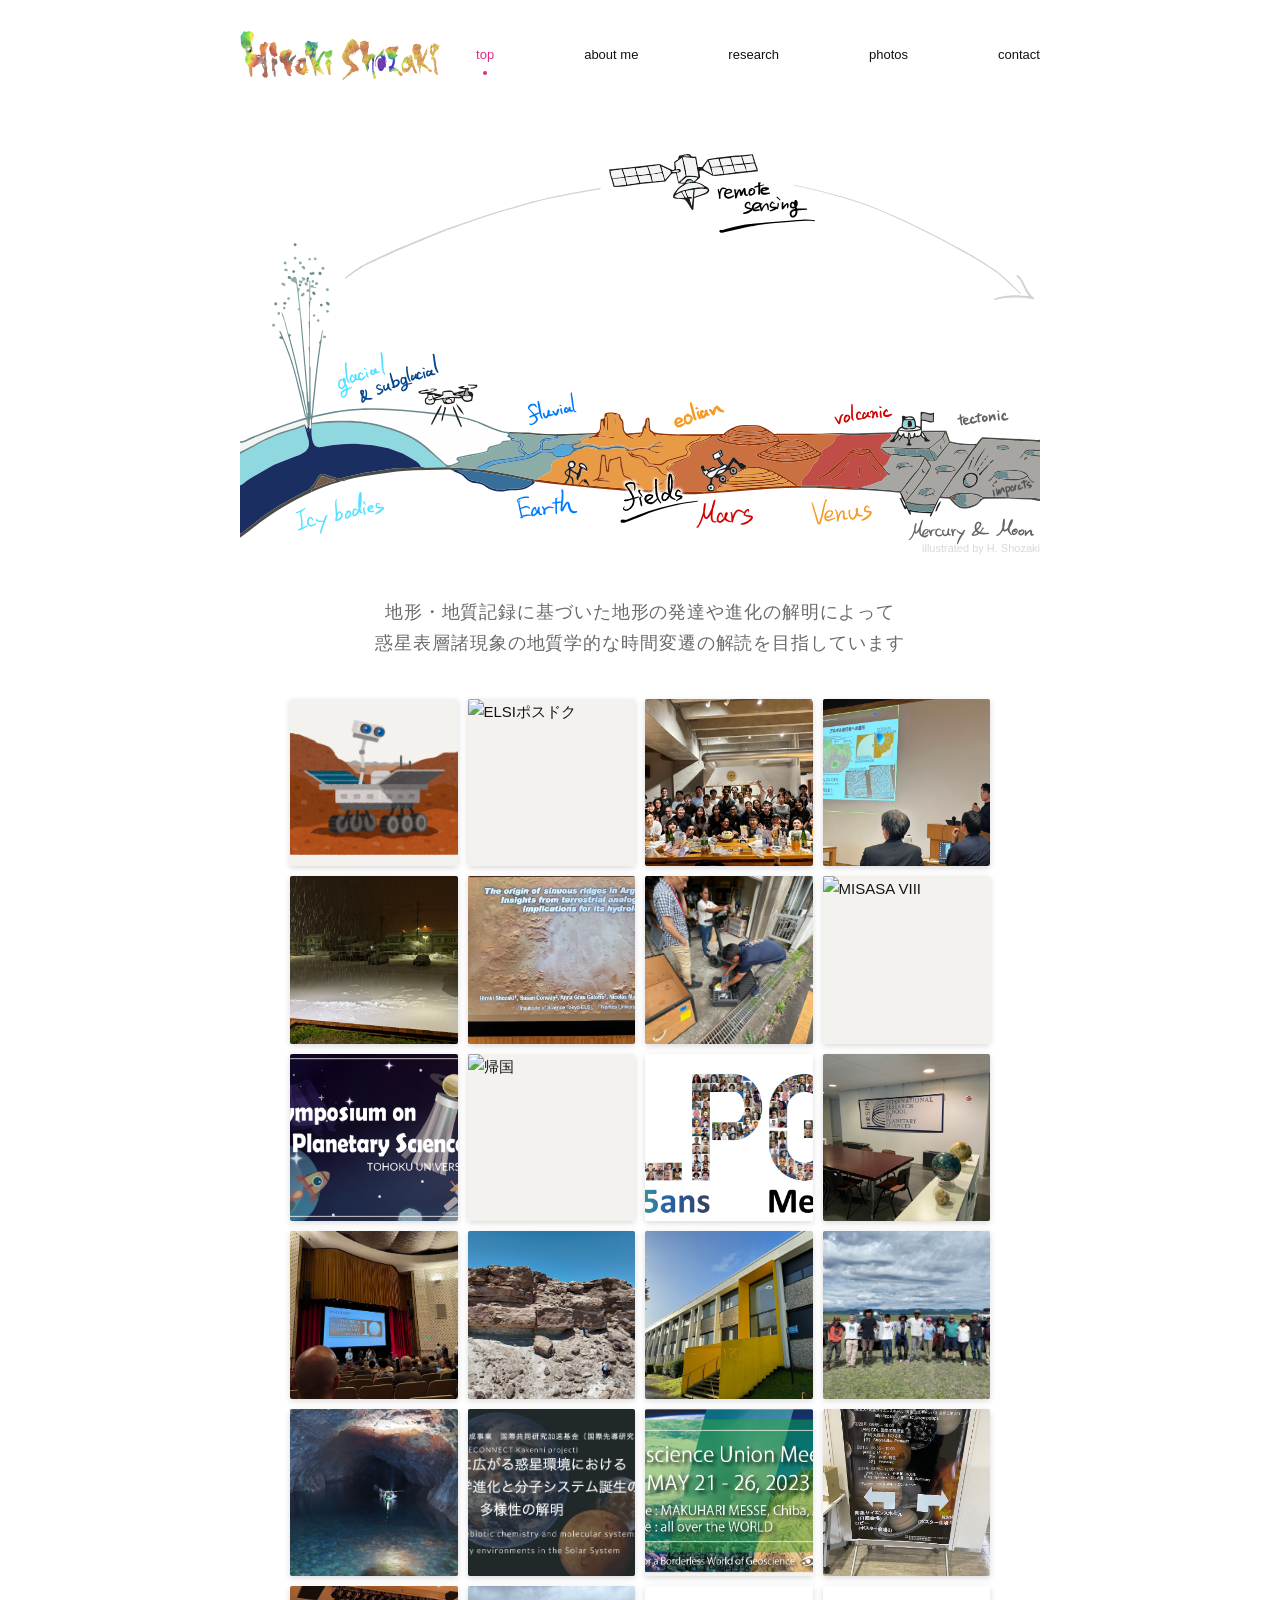
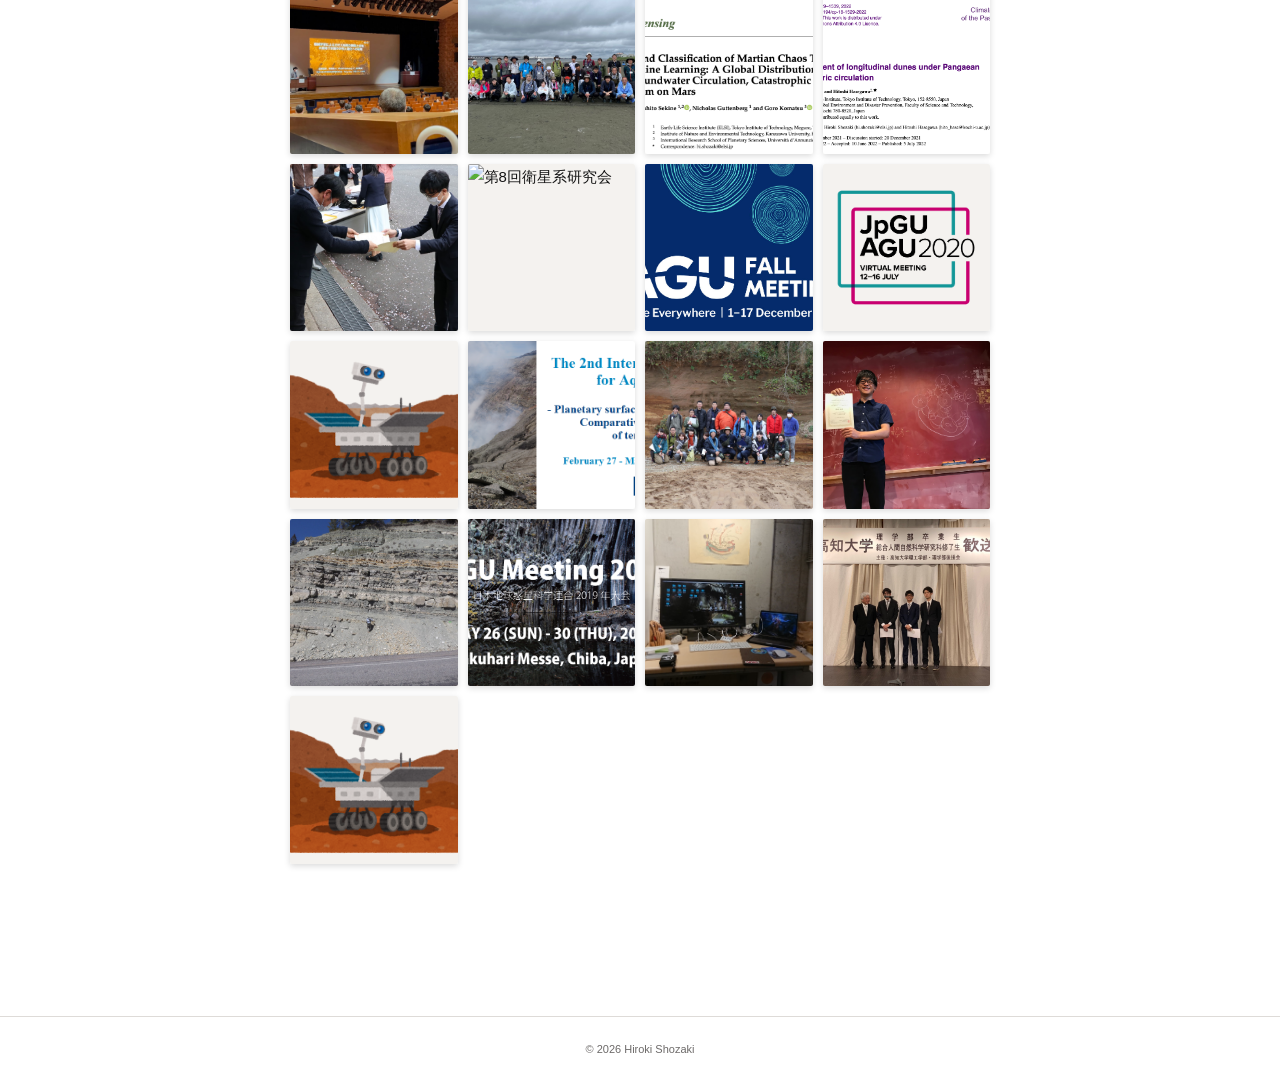
==== commit 4305eee9: "Update index.html" ====
--- a/index.html
+++ b/index.html
@@ -240,7 +240,7 @@
       <section class="hero">
         <img class="top-image" src="images/top_planets.svg" style="--top-image-width: 800px;">
         <!-- ▼ 変更：イメージクレジットを中央配置にし、画像中心と同期 ▼ -->
-        <p style="max-width: 800px; margin: -10px auto 0; text-align: right; font-size: 11px; color: var(--soft); position: relative; z-index: 10; text-shadow: 1px 1px 2px rgba(255,255,255,0.8); transform: translateX(var(--top-image-shift)); opacity: 0.25;">
+        <p style="max-width: 800px; margin: -7.5px auto 0; text-align: right; font-size: 11px; color: var(--soft); position: relative; z-index: 10; text-shadow: 1px 1px 2px rgba(255,255,255,0.8); transform: translateX(var(--top-image-shift)); opacity: 0.25;">
           illustrated by H. Shozaki
         </p>
         <!-- ▲ 変更ここまで ▲ -->
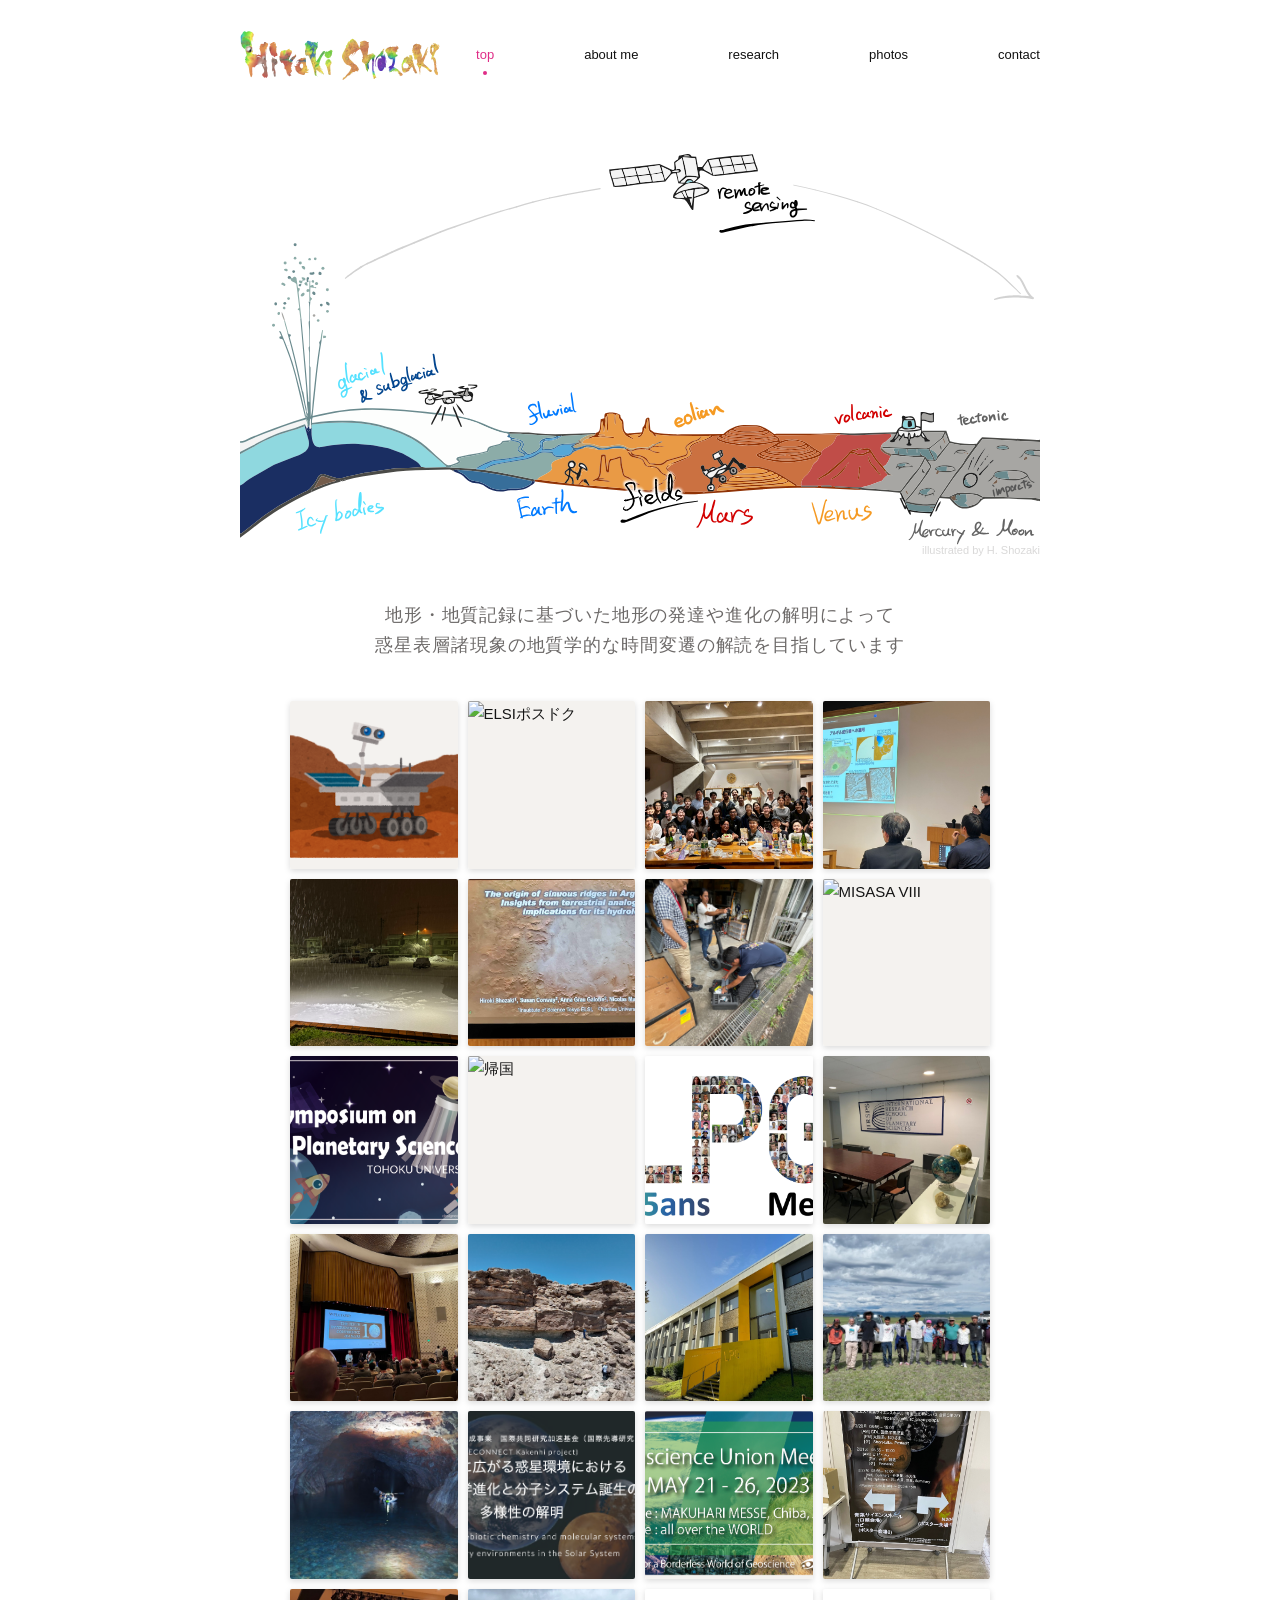
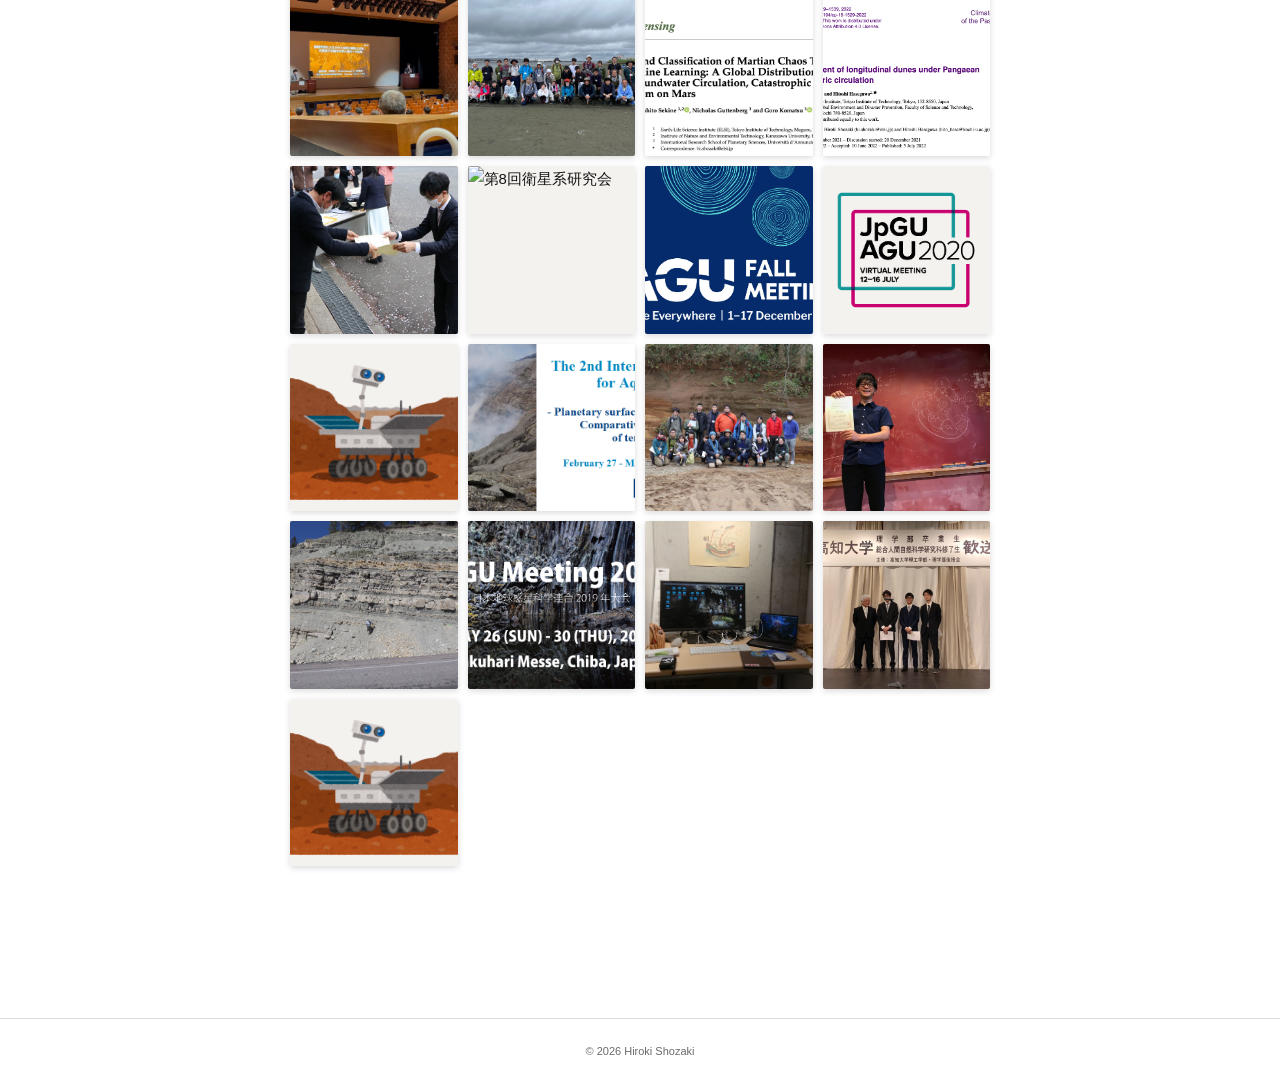
==== commit d4b08808: "Update index.html" ====
--- a/index.html
+++ b/index.html
@@ -240,7 +240,7 @@
       <section class="hero">
         <img class="top-image" src="images/top_planets.svg" style="--top-image-width: 800px;">
         <!-- ▼ 変更：イメージクレジットを中央配置にし、画像中心と同期 ▼ -->
-        <p style="max-width: 800px; margin: -7.5px auto 0; text-align: right; font-size: 11px; color: var(--soft); position: relative; z-index: 10; text-shadow: 1px 1px 2px rgba(255,255,255,0.8); transform: translateX(var(--top-image-shift)); opacity: 0.25;">
+        <p style="max-width: 800px; margin: -5px auto 0; text-align: right; font-size: 11px; color: var(--soft); position: relative; z-index: 10; text-shadow: 1px 1px 2px rgba(255,255,255,0.8); transform: translateX(var(--top-image-shift)); opacity: 0.25;">
           illustrated by H. Shozaki
         </p>
         <!-- ▲ 変更ここまで ▲ -->
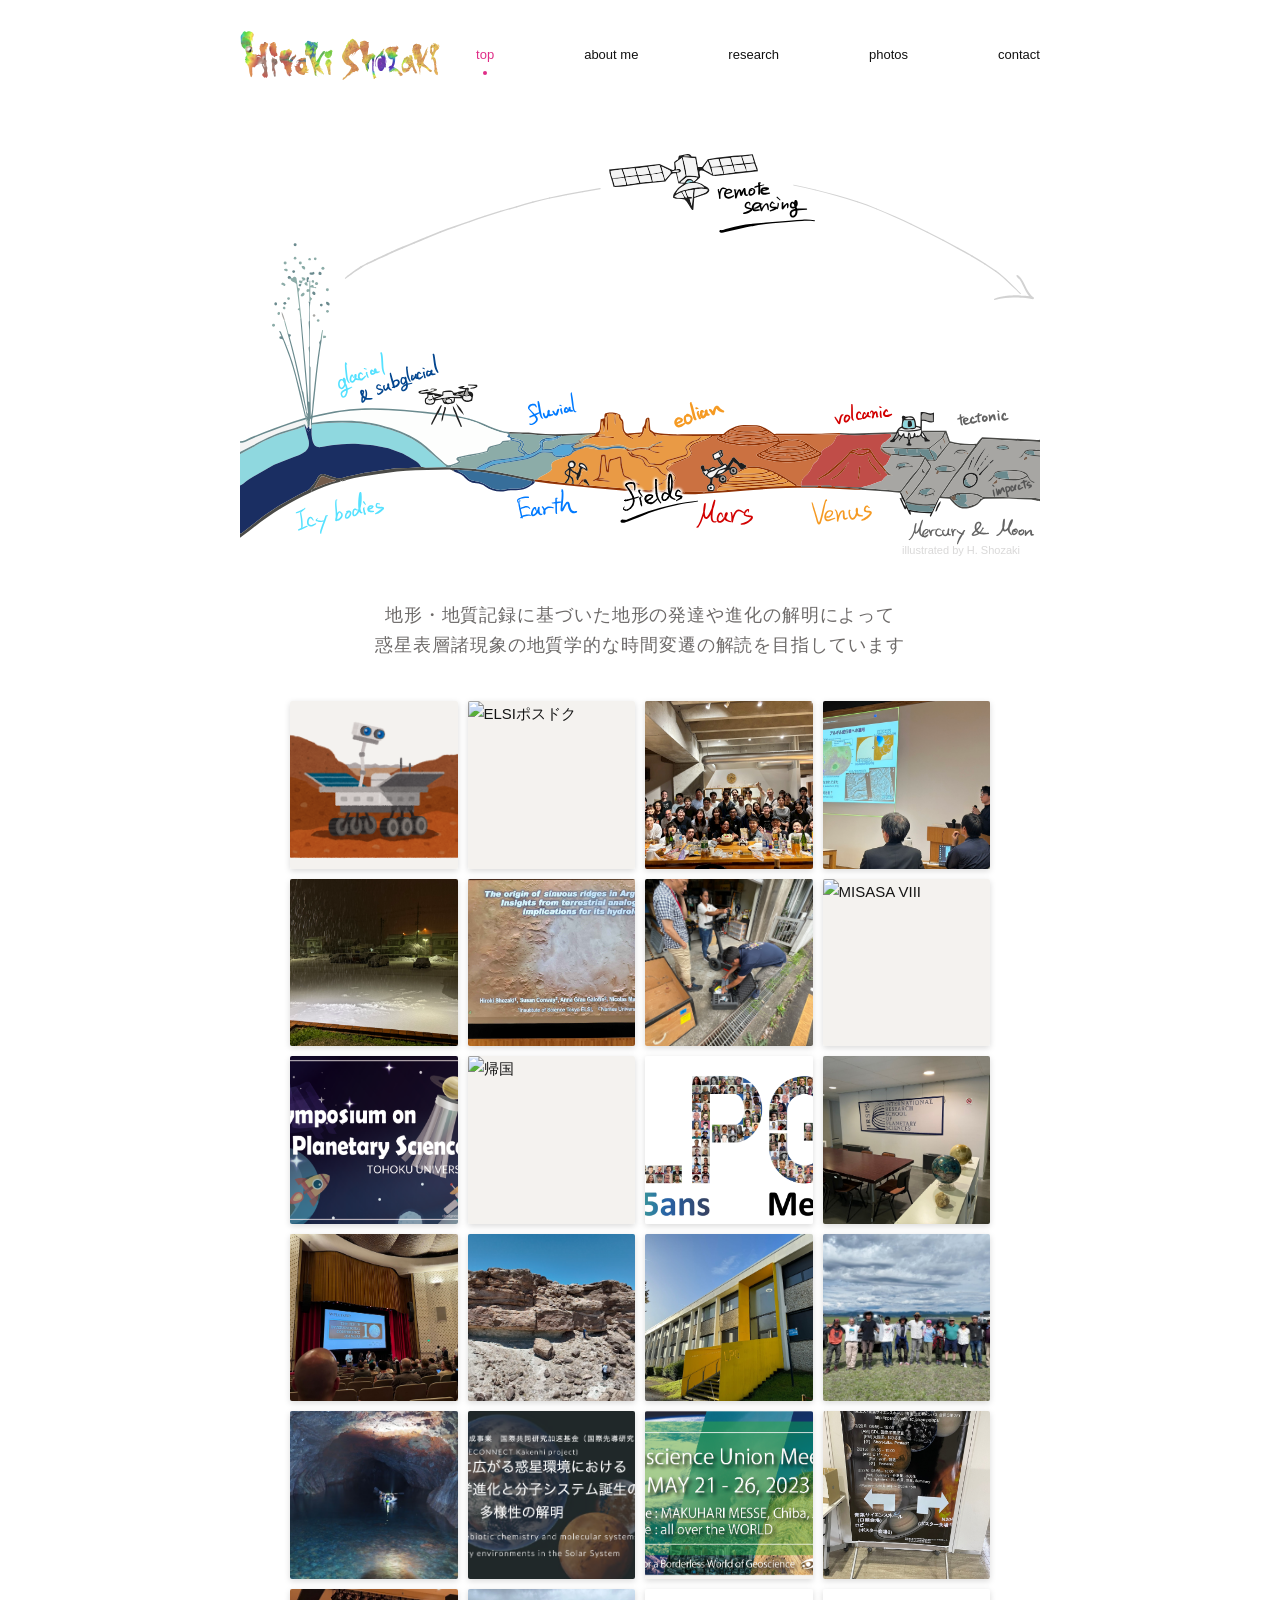
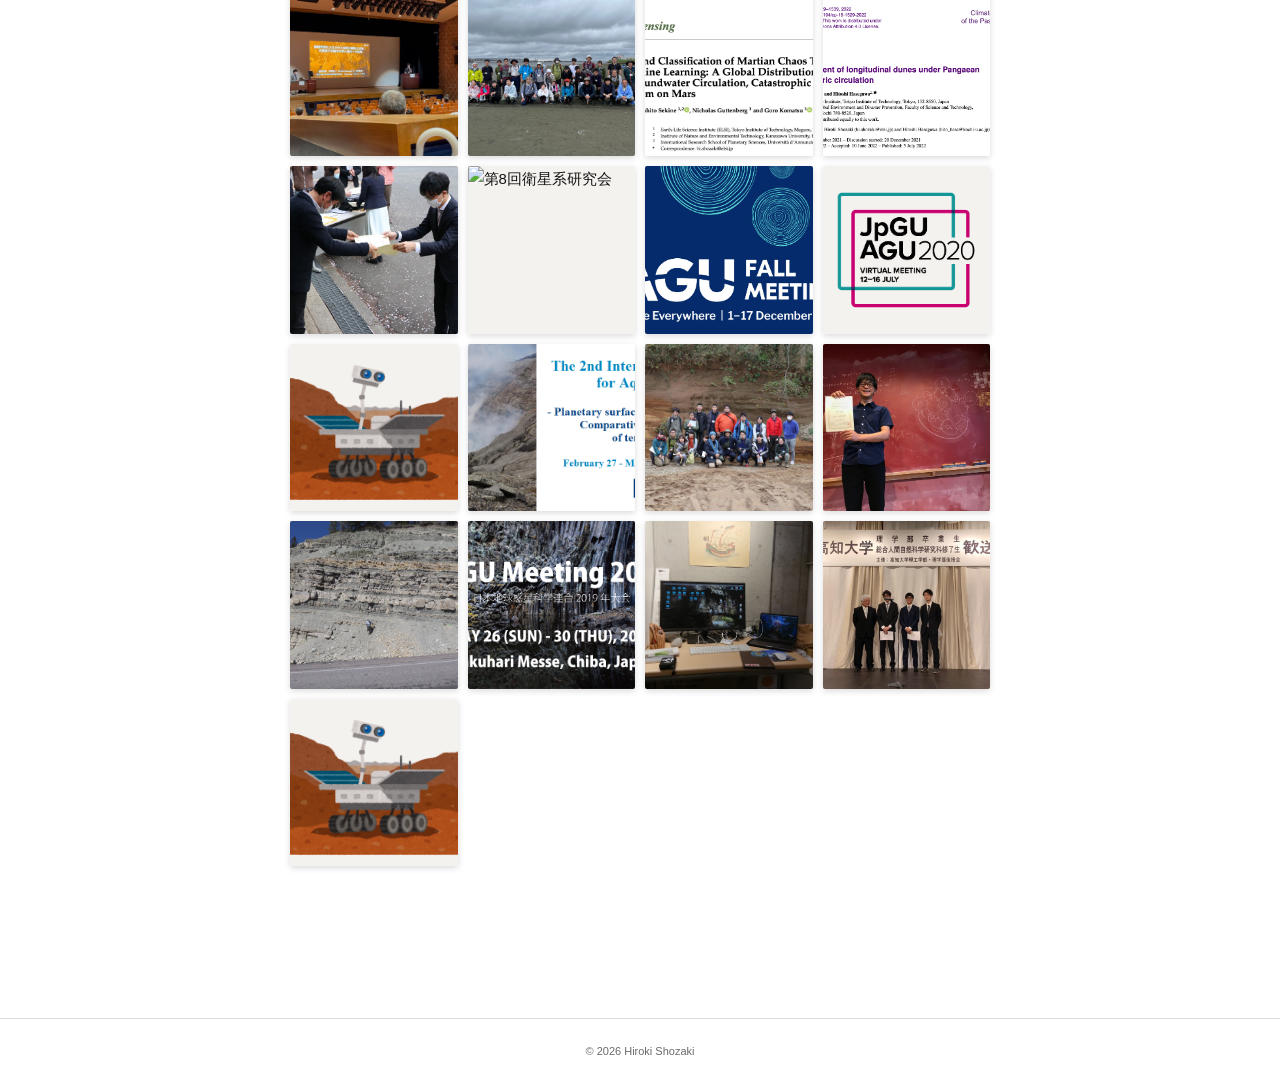
==== commit 24d8c9df: "Update index.html" ====
--- a/index.html
+++ b/index.html
@@ -240,7 +240,7 @@
       <section class="hero">
         <img class="top-image" src="images/top_planets.svg" style="--top-image-width: 800px;">
         <!-- ▼ 変更：イメージクレジットを中央配置にし、画像中心と同期 ▼ -->
-        <p style="max-width: 800px; margin: -5px auto 0; text-align: right; font-size: 11px; color: var(--soft); position: relative; z-index: 10; text-shadow: 1px 1px 2px rgba(255,255,255,0.8); transform: translateX(var(--top-image-shift)); opacity: 0.25;">
+        <p style="max-width: 800px; margin: -5px auto 0; padding-right: 20px; text-align: right; font-size: 11px; color: var(--soft); position: relative; z-index: 10; text-shadow: 1px 1px 2px rgba(255,255,255,0.8); transform: translateX(var(--top-image-shift)); opacity: 0.25;">
           illustrated by H. Shozaki
         </p>
         <!-- ▲ 変更ここまで ▲ -->
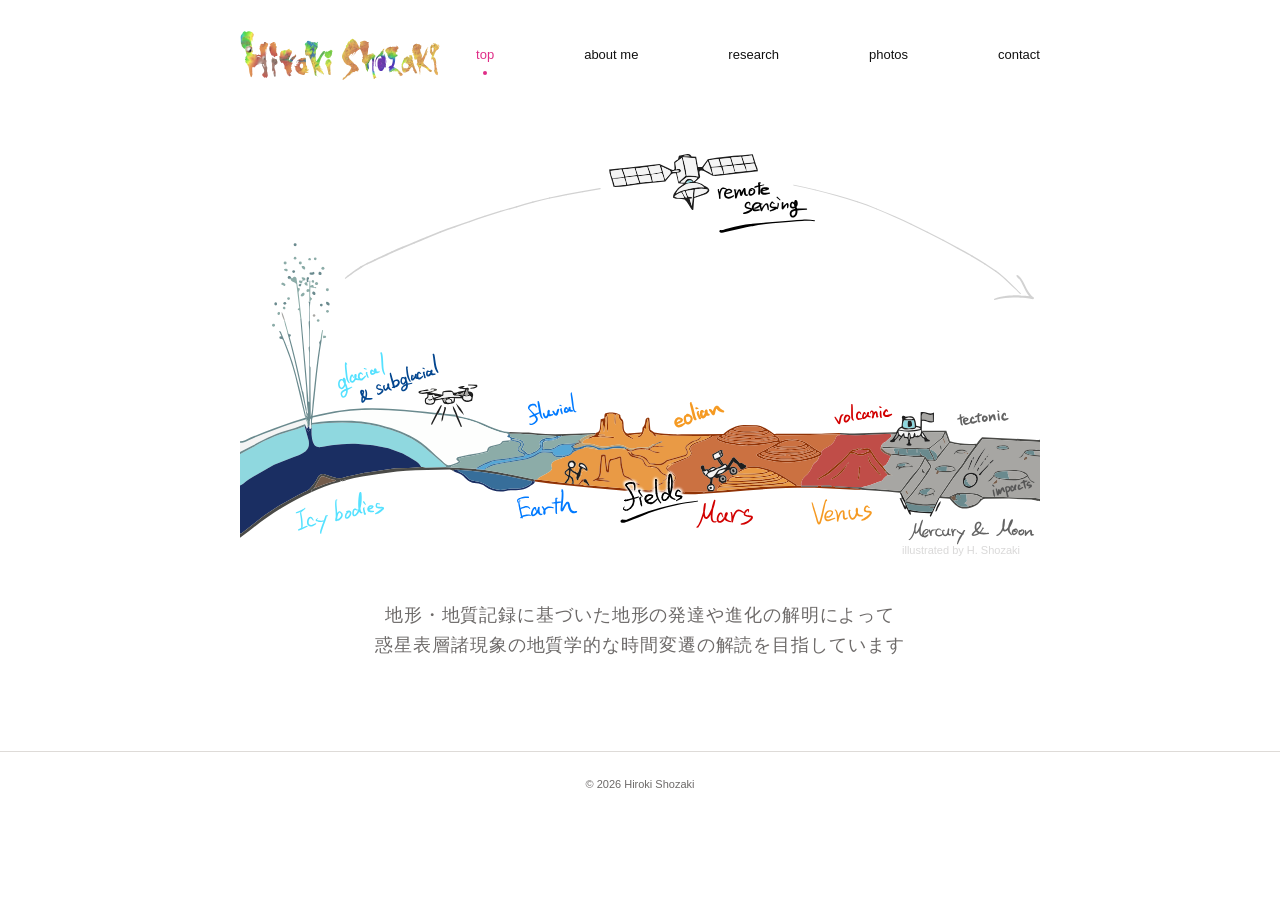
==== commit 0756fd42: "Update index.html" ====
--- a/index.html
+++ b/index.html
@@ -7,214 +7,6 @@
     <title>庄崎弘基 | Hiroki Shozaki</title>
     <link rel="icon" href="images/favi.svg?v=2" type="image/svg+xml">
     <link rel="stylesheet" href="assets/style.css">
-    <style>
-      /* ▼メインコンテンツの幅を700pxに拡大・中央寄せ▼ */
-      .listing-page {
-        max-width: 700px;
-        margin: 0 auto;
-      }
-
-      /* ▼4列の正方形グリッド設定▼ */
-      .news-grid {
-        display: grid;
-        grid-template-columns: repeat(4, 1fr);
-        gap: 10px 10px; 
-        margin-top: 40px;
-      }
-      
-      .grid-item {
-        cursor: pointer;
-        position: relative;
-        overflow: hidden;
-        /* ▼追加：写真が少し浮き出るような影▼ */
-        box-shadow: 0 2px 6px rgba(0, 0, 0, 0.15); 
-        /* ▼追加：影を自然に見せるためのごくわずかな角丸▼ */
-        border-radius: 2px; 
-      }
-      .grid-item img {
-        width: 100%;
-        aspect-ratio: 1 / 1;
-        object-fit: cover;
-        background: var(--mist);
-        transition: opacity 0.2s;
-        display: block;
-      }
-      .grid-item:hover img {
-        opacity: 0.8;
-      }
-      
-      /* 画像の上に重ねる文字の設定 */
-      .grid-item-overlay {
-        position: absolute;
-        top: 0;
-        left: 0;
-        width: 100%;
-        height: 100%;
-        padding: 10px;
-        box-sizing: border-box;
-        background: linear-gradient(to bottom, rgba(0,0,0,0.5) 0%, rgba(0,0,0,0) 40%);
-        color: #fff;
-        pointer-events: none;
-        /* ▼追加：初期状態では文字とグラデーションを透明にして隠す▼ */
-        opacity: 0; 
-        /* ▼追加：ふわっと表示・非表示を切り替える▼ */
-        transition: opacity 0.2s ease-in-out; 
-      }
-
-      /* ▼追加：カーソルが画像の上に乗った時のみ、文字とグラデーションを表示する▼ */
-      .grid-item:hover .grid-item-overlay {
-        opacity: 1;
-      }
-
-      .grid-item-overlay time {
-        font-size: 10px;
-        letter-spacing: .05em;
-        display: block;
-        margin-bottom: 2px;
-        text-shadow: 0 1px 2px rgba(0,0,0,0.8);
-      }
-      .grid-item-overlay h2 {
-        margin: 0;
-        font-size: 12px;
-        font-weight: normal;
-        line-height: 1.3;
-        text-shadow: 0 1px 2px rgba(0,0,0,0.8);
-      }
-
-      /* ▼ポップアップ（モーダル）の基本設定▼ */
-      .custom-modal {
-        display: none;
-        position: fixed;
-        z-index: 2000;
-        left: 0;
-        top: 0;
-        width: 100%;
-        height: 100%;
-        background-color: rgba(255, 255, 255, 0.98);
-        align-items: center;
-        justify-content: center;
-      }
-      .modal-wrapper {
-        display: flex;
-        width: min(90% - 40px, 980px);
-        height: 75vh;
-        background: #fff;
-        position: relative;
-        align-items: center;
-      }
-      .modal-text-side {
-        flex: 1;
-        padding: 40px;
-        max-width: 380px;
-        display: flex;
-        flex-direction: column;
-        justify-content: center;
-      }
-      .modal-text-side time {
-        color: var(--pink);
-        font-size: 12px;
-        letter-spacing: .07em;
-        margin-bottom: 10px;
-        display: block;
-      }
-      .modal-text-side h2 {
-        font-size: 18px;
-        font-weight: bold;
-        margin-bottom: 15px;
-        line-height: 1.4;
-        margin-top: 0;
-      }
-      .modal-text-side p {
-        font-size: 13px;
-        color: var(--ink);
-        line-height: 1.6;
-        margin: 0;
-        word-break: break-all; /* URLなどがはみ出さないように設定 */
-      }
-      .modal-text-side a {
-        color: var(--pink);
-        text-decoration: underline;
-      }
-      .modal-image-side {
-        flex: 1.5;
-        height: 100%;
-        display: flex;
-        align-items: center;
-        justify-content: center;
-        padding: 20px;
-      }
-      .modal-image-side img {
-        max-width: 100%;
-        max-height: 100%;
-        object-fit: contain;
-      }
-      .modal-close-btn {
-        position: absolute;
-        top: -40px;
-        right: -20px;
-        font-size: 35px;
-        cursor: pointer;
-        color: var(--ink);
-        user-select: none;
-      }
-      .modal-arrow-btn {
-        position: absolute;
-        top: 50%;
-        transform: translateY(-50%);
-        font-size: 36px;
-        cursor: pointer;
-        color: var(--ink);
-        padding: 10px;
-        user-select: none;
-        transition: color 0.2s;
-      }
-      .modal-arrow-btn:hover {
-        color: var(--pink);
-      }
-      .modal-arrow-left {
-        left: -60px;
-      }
-      .modal-arrow-right {
-        right: -60px;
-      }
-
-      /* スマートフォン向け調整 */
-      @media (max-width: 768px) {
-        .news-grid {
-          grid-template-columns: repeat(2, 1fr);
-        }
-        .modal-wrapper {
-          flex-direction: column-reverse;
-          height: 85vh;
-          width: 90%;
-        }
-        .modal-text-side {
-          max-width: 100%;
-          padding: 24px;
-        }
-        .modal-image-side {
-          padding: 16px;
-          width: 100%;
-        }
-        .modal-arrow-left { left: -40px; }
-        .modal-arrow-right { right: -40px; }
-        .modal-close-btn { top: -40px; right: 0; }
-      }
-      @media (max-width: 480px) {
-        .news-grid {
-          grid-template-columns: 1fr;
-        }
-        .modal-arrow-btn {
-          top: auto;
-          bottom: -50px;
-          transform: none;
-        }
-        .modal-arrow-left { left: 20px; }
-        .modal-arrow-right { right: 20px; }
-        .modal-close-btn { top: 10px; right: 10px; z-index: 2100; }
-        .modal-wrapper { height: 75vh; }
-      }
-    </style>
   </head>
   <body>
     <header class="site-header">
@@ -239,11 +31,9 @@
       
       <section class="hero">
         <img class="top-image" src="images/top_planets.svg" style="--top-image-width: 800px;">
-        <!-- ▼ 変更：イメージクレジットを中央配置にし、画像中心と同期 ▼ -->
         <p style="max-width: 800px; margin: -5px auto 0; padding-right: 20px; text-align: right; font-size: 11px; color: var(--soft); position: relative; z-index: 10; text-shadow: 1px 1px 2px rgba(255,255,255,0.8); transform: translateX(var(--top-image-shift)); opacity: 0.25;">
           illustrated by H. Shozaki
         </p>
-        <!-- ▲ 変更ここまで ▲ -->
       </section>
 
       <section style="margin-top: 40px;">
@@ -252,355 +42,12 @@
         </p>
       </section>
 
-      <!-- ▼統合した news.html のグリッド部分▼ -->
-      <div class="listing-page">
-        <div class="news-grid">
-
-          <div class="grid-item" data-src="images/news/hp_rover.png" data-date="2026.07.15" data-title="HPリニューアル" data-desc="個人Webサイトをリニューアルしました．写真等は徐々にアップデートされます．">
-            <img src="images/news/hp_rover.png" alt="HPリニューアル">
-            <div class="grid-item-overlay">
-              <h2>HPリニューアル</h2>
-            </div>
-          </div>
-
-          <div class="grid-item" data-src="images/news/postdoc_elsi.jpeg" data-date="2026.07.01" data-title="ELSIポスドク" data-desc="東京科学大学地球生命研究所のポスドクとして着任しました．">
-            <img src="images/news/postdoc_elsi.jpeg" alt="ELSIポスドク">
-            <div class="grid-item-overlay">
-              <h2>ELSIポスドク</h2>
-            </div>
-          </div>
-
-          <div class="grid-item" data-src="images/news/PhD.JPG" data-date="2026.06.30" data-title="博士後期課程修了" data-desc="博士後期課程を無事修了し，博士号授与決定となりました（授与式は9月）．休学・留学を経てようやくでした．">
-            <img src="images/news/PhD.JPG" alt="博士後期課程修了">
-            <div class="grid-item-overlay">
-              <h2>博士後期課程修了</h2>
-            </div>
-          </div>
-
-          <div class="grid-item" data-src="images/news/defence.JPG" data-date="2026.04.03" data-title="公聴会" data-desc="博士論文の審査会＋公聴会でした．">
-            <img src="images/news/defence.JPG" alt="公聴会">
-            <div class="grid-item-overlay">
-              <h2>公聴会</h2>
-            </div>
-          </div>
-
-          <div class="grid-item" data-src="images/news/trishit_meet.jpeg" data-date="2026.02.02–04" data-title="Meeting@IPM" data-desc="岡山大学惑星物質研究所のTrishit Ruj准教授と博士論文の内容について議論させていただきました．">
-            <img src="images/news/trishit_meet.jpeg" alt="Meeting@IPM">
-            <div class="grid-item-overlay">
-              <h2>Meeting@IPM</h2>
-            </div>
-          </div>
-
-          <div class="grid-item" data-src="images/news/EPSC2025.jpg" data-date="2025.09.07–12" data-title="EPSC-DPS Joint Meeting 2025" data-desc="EPSC-DPS Joint Meeting 2025@ヘルシンキで口頭発表しました．">
-            <img src="images/news/EPSC2025.jpg" alt="EPSC-DPS Joint Meeting 2025">
-            <div class="grid-item-overlay">
-              <h2>EPSC-DPS Joint Meeting 2025</h2>
-            </div>
-          </div>
-
-          <div class="grid-item" data-src="images/news/GPR.jpeg" data-date="2025.07.17" data-title="GPR" data-desc="産総研の田村亨上級主任研究員に地中レーダーの調査方法についてご教授いただきました．">
-            <img src="images/news/GPR.jpeg" alt="GPR">
-            <div class="grid-item-overlay">
-              <h2>GPR</h2>
-            </div>
-          </div>
-
-          <div class="grid-item" data-src="images/news/misasa8.jpeg" data-date="2025.03.03" data-title="MISASA VIII" data-desc="国際シンポジウムMISASA VIII 「Future Planetary Exploration: Understanding of Planetary Surface Environments and Habitability」でポスター発表しました．">
-            <img src="images/news/misasa8.jpeg" alt="MISASA VIII">
-            <div class="grid-item-overlay">
-              <h2>MISASA VIII</h2>
-            </div>
-          </div>
-
-          <div class="grid-item" data-src="images/news/wakuseiken2025.png" data-date="2025.03.03" data-title="第26回惑星圏シンポジウム" data-desc="第26回惑星圏シンポジウム@東北大で招待講演（オンライン口頭）しました．">
-            <img src="images/news/wakuseiken2025.png" alt="第26回惑星圏シンポジウム">
-            <div class="grid-item-overlay">
-              <h2>第26回惑星圏シンポジウム</h2>
-            </div>
-          </div>
-
-          <div class="grid-item" data-src="images/news/kikoku.jpeg" data-date="2025.02.03" data-title="帰国" data-desc="約一年半の研究留学を無事終え，帰国しました．">
-            <img src="images/news/kikoku.jpeg" alt="帰国">
-            <div class="grid-item-overlay">
-              <h2>帰国</h2>
-            </div>
-          </div>
-
-          <div class="grid-item" data-src="images/news/25ansLPG_merci.jpg" data-date="2025.01.09" data-title="LPG25周年" data-desc="訪問先のフランス・ナント大学Laboratoire de Planétologie et Géosciencesの設立25周年記念講演会に参加しました．">
-            <img src="images/news/25ansLPG_merci.jpg" alt="LPG25周年">
-            <div class="grid-item-overlay">
-              <h2>LPG25周年</h2>
-            </div>
-          </div>
-          
-          <div class="grid-item" data-src="images/news/komatsu2024.jpg" data-date="2024.08.08–09" data-title="ダヌンツィオ大学訪問" data-desc="イタリア・ダヌンツィオ大学国際惑星科学研究大学院の小松吾郎博士の研究室に訪問しました．">
-            <img src="images/news/komatsu2024.jpg" alt="ダヌンツィオ大学訪問">
-            <div class="grid-item-overlay">
-              <h2>ダヌンツィオ大学訪問</h2>
-            </div>
-          </div>
-          
-          <div class="grid-item" data-src="images/news/mar10.jpg" data-date="2024.07.22–25" data-title="第10回国際火星会議" data-desc="第10回国際火星会議@Caltechでポスター発表しました．">
-            <img src="images/news/mar10.jpg" alt="第10回国際火星会議">
-            <div class="grid-item-overlay">
-              <h2>第10回国際火星会議</h2>
-            </div>
-          </div>
-          
-          <div class="grid-item" data-src="images/news/america2024.png" data-date="2024.06.04–07.02" data-title="アメリカ調査2024" data-desc="高知大学の長谷川精博士，ダヌンツィオ大学の小松吾郎博士ほかの共同研究でアメリカ中西部に調査に行きました．自身の火星河川地形アナログの現地調査も行いました．">
-            <img src="images/news/america2024.png" alt="アメリカ調査2024">
-            <div class="grid-item-overlay">
-              <h2>アメリカ調査2024</h2>
-            </div>
-          </div>
-
-          <div class="grid-item" data-src="images/news/LPG.jpg" data-date="2023.10.25" data-title="ナント大学LPG 研究留学" data-desc="フランス・ナント大学Laboratoire de Planétologie et Géosciences のSusan Conway博士､Anna Grau Galofre博士､Nicolas Mangold博士のもとで1年と少し研究留学です．">
-            <img src="images/news/LPG.jpg" alt="ナント大学LPG 研究留学">
-            <div class="grid-item-overlay">
-              <h2>ナント大学LPG 研究留学</h2>
-            </div>
-          </div>
-
-          <div class="grid-item" data-src="images/news/mongolia2023.jpg" data-date="2023.06.25–07.13" data-title="モンゴル調査2023" data-desc="高知大学の長谷川精博士，ダヌンツィオ大学の小松吾郎博士ほかの共同研究でモンゴルに行きました．火星周氷河地形アナログの現地調査です．">
-            <img src="images/news/mongolia2023.jpg" alt="モンゴル調査2023">
-            <div class="grid-item-overlay">
-              <h2>モンゴル調査2023</h2>
-            </div>
-          </div>
-
-          <div class="grid-item" data-src="images/news/hawaii2023.jpg" data-date="2023.06.08–18" data-title="ハワイ島調査2023" data-desc="スミソニアン博物館地球惑星研究センターCEPSのBob Craddock博士とフロリダ・ガルフ・コースト大学のRachel Rotz博士のお誘いで，ハワイ島へ現地調査に行きました．溶岩洞内地下水調査とカウ砂漠砂丘の地中レーダー探査です．">
-            <img src="images/news/hawaii2023.jpg" alt="ハワイ島調査2023">
-            <div class="grid-item-overlay">
-              <h2>ハワイ島調査2023</h2>
-            </div>
-          </div>
-
-          <div class="grid-item" data-src="images/news/kickoff2.png" data-date="2023.06.06" data-title="国際先導研究キックオフ" data-desc="国際共同研究加速基金(国際先導研究)「太陽系に広がる惑星環境における前生命化学進化と分子シ ステム誕生の多様性の解明」のキックオフミーティングに参加しました．">
-            <img src="images/news/kickoff2.png" alt="国際先導研究キックオフ">
-            <div class="grid-item-overlay">
-              <h2>国際先導研究キックオフ</h2>
-            </div>
-          </div>
-
-          <div class="grid-item" data-src="images/news/JpGU2023.png" data-date="2023.05.21–26" data-title="JpGU2023" data-desc="JpGU2023参加しました．水惑星学セッションでポスター発表しました．">
-            <img src="images/news/JpGU2023.png" alt="JpGU2023">
-            <div class="grid-item-overlay">
-              <h2>JpGU2023</h2>
-            </div>
-          </div>
-
-          <div class="grid-item" data-src="images/news/wakuseiken2023.jpg" data-date="2023.02.20–22" data-title="第24回惑星圏シンポジウム" data-desc="第24回惑星圏シンポジウム@東北大で招待講演（口頭）しました．">
-            <img src="images/news/wakuseiken2023.jpg" alt="第24回惑星圏シンポジウム">
-            <div class="grid-item-overlay">
-              <h2>第24回惑星圏シンポジウム</h2>
-            </div>
-          </div>
-
-          <div class="grid-item" data-src="images/news/wakusei2022.jpg" data-date="2022.09.20–22" data-title="日本惑星科学会 優秀発表賞" data-desc="日本惑星科学会秋季講演会2022@水戸の最優秀発表賞セッションで口頭発表しました．優秀発表賞受賞しました．">
-            <img src="images/news/wakusei2022.jpg" alt="日本惑星科学会 優秀発表賞">
-            <div class="grid-item-overlay">
-              <h2>日本惑星科学会 優秀発表賞</h2>
-            </div>
-          </div>
-
-          <div class="grid-item" data-src="images/news/tamagawa2022.jpg" data-date="2022.08.28" data-title="堆積学スクール2022" data-desc="堆積学スクール2022＠多摩川河口干潟に参加しました．">
-            <img src="images/news/tamagawa2022.jpg" alt="堆積学スクール2022">
-            <div class="grid-item-overlay">
-              <h2>堆積学スクール2022</h2>
-            </div>
-          </div>
-
-          <div class="grid-item" data-src="images/news/rs2022.png" data-date="2022.08.10" data-title="Remote Sensing誌 論文出版" data-desc="修士研究の成果がRemote Sensing誌にて受理・出版されました．<br><br>Shozaki, H., Sekine, Y., Guttenberg, N., and Komatsu, G.,: Recognition and classification of Martian chaos terrains using imagery machine learning: A global distribution of chaos linked to groundwater circulation, catastrophic flooding, and magmatism on Mars, <a href='https://doi.org/10.3390/rs14163883' target='_blank'>https://doi.org/10.3390/rs14163883</a>.">
-            <img src="images/news/rs2022.png" alt="Remote Sensing誌 論文出版">
-            <div class="grid-item-overlay">
-              <h2>Remote Sensing誌 論文出版</h2>
-            </div>
-          </div>
-
-          <div class="grid-item" data-src="images/news/cp2022.png" data-date="2022.07.05" data-title="Climate of the Past誌 論文出版" data-desc="卒業研究の成果がClimate of the Past誌にて受理・出版されました．<br><br>Shozaki, H. and Hasegawa, H.: Development of longitudinal dunes under Pangaean atmospheric circulation, <a href='https://doi.org/10.5194/cp-18-1529-2022' target='_blank'>https://doi.org/10.5194/cp-18-1529-2022</a>.">
-            <img src="images/news/cp2022.png" alt="Climate of the Past誌 論文出版">
-            <div class="grid-item-overlay">
-              <h2>Climate of the Past誌 論文出版</h2>
-            </div>
-          </div>
-
-          <div class="grid-item" data-src="images/news/syuushi.jpg" data-date="2021.03.05" data-title="優秀修士論文賞" data-desc="修士研究・論文が，東工大地球惑星科学系の優秀修士論文賞に選ばれました．">
-            <img src="images/news/syuushi.jpg" alt="優秀修士論文賞">
-            <div class="grid-item-overlay">
-              <h2>優秀修士論文賞</h2>
-            </div>
-          </div>
-
-          <div class="grid-item" data-src="images/news/eiseikennkyuukai.png" data-date="2021.03.01–02" data-title="第8回衛星系研究会" data-desc="第8回衛星系研究会でオンライン口頭講演しました．">
-            <img src="images/news/eiseikennkyuukai.png" alt="第8回衛星系研究会">
-            <div class="grid-item-overlay">
-              <h2>第8回衛星系研究会</h2>
-            </div>
-          </div>
-
-          <div class="grid-item" data-src="images/news/AGU2020.jpg" data-date="2020.12.01–17" data-title="AGU Fall Meeting 2020" data-desc="AGU Fall Meeting 2020: Aquaplanetology: Aqueous Environments and Habitability in the Solar System II PostersでVirtual Poster発表しました．">
-            <img src="images/news/AGU2020.jpg" alt="AGU Fall Meeting 2020">
-            <div class="grid-item-overlay">
-              <h2>AGU Fall Meeting 2020</h2>
-            </div>
-          </div>
-
-          <div class="grid-item" data-src="images/news/JpGUAGU2020.png" data-date="2020.07.12–16" data-title="JpGU-AGU Joint Meeting 2020" data-desc="JpGU - AGU Joint Meeting 2020: Virtual 水惑星セッションで Virtual Poster発表しました．">
-            <img src="images/news/JpGUAGU2020.png" alt="JpGU-AGU Joint Meeting 2020">
-            <div class="grid-item-overlay">
-              <h2>JpGU-AGU Joint Meeting 2020</h2>
-            </div>
-          </div>
-
-          <div class="grid-item" data-src="images/news/hp_rover.png" data-date="2020.06.30" data-title="HP移転" data-desc="tumblrからHP移転しました．（PC用にレイアウトしています．．．）">
-            <img src="images/news/hp_rover.png" alt="HP移転">
-            <div class="grid-item-overlay">
-              <h2>HP移転</h2>
-            </div>
-          </div>
-
-          <div class="grid-item" data-src="images/news/2nd_school_top_letter12.png" data-date="2020.02.27–03.01" data-title="水惑星スクール2020" data-desc="水惑星スクール＠熊本に参加しました．">
-            <img src="images/news/2nd_school_top_letter12.png" alt="水惑星スクール2020">
-            <div class="grid-item-overlay">
-              <h2>水惑星スクール2020</h2>
-            </div>
-          </div>
-
-          <div class="grid-item" data-src="images/news/choshi_field_2.jpg" data-date="2019.12.07–09" data-title="堆積学フィールドセミナー2019" data-desc="堆積学フィールドセミナー2019＠銚子に参加しました．">
-            <img src="images/news/choshi_field_2.jpg" alt="堆積学フィールドセミナー2019">
-            <div class="grid-item-overlay">
-              <h2>堆積学フィールドセミナー2019</h2>
-            </div>
-          </div>
-
-          <div class="grid-item" data-src="images/news/jpGU2019_awards.jpg" data-date="2019.07.10" data-title="JpGU2019 学生優秀発表賞" data-desc="JpGU2019大気水圏科学セッションでの口頭発表が学生優秀発表賞に選ばれました．">
-            <img src="images/news/jpGU2019_awards.jpg" alt="JpGU2019 学生優秀発表賞">
-            <div class="grid-item-overlay">
-              <h2>JpGU2019 学生優秀発表賞</h2>
-            </div>
-          </div>
-
-          <div class="grid-item" data-src="images/news/america_field_2019_1.jpg" data-date="2019.06.04–16" data-title="アメリカ調査2019" data-desc="風成層調査とGreen river Fmの調査（先輩の研究）のため，アメリカ, ユタ州に行きました．2回目のアメリカ調査です．">
-            <img src="images/news/america_field_2019_1.jpg" alt="アメリカ調査2019">
-            <div class="grid-item-overlay">
-              <h2>アメリカ調査2019</h2>
-            </div>
-          </div>
-
-          <div class="grid-item" data-src="images/news/JpGU2019.png" data-date="2019.05.29" data-title="JpGU2019" data-desc="JpGU2019参加しました．古気候・古海洋変動セッションで口頭発表しました．">
-            <img src="images/news/JpGU2019.png" alt="JpGU2019">
-            <div class="grid-item-overlay">
-              <h2>JpGU2019</h2>
-            </div>
-          </div>
-
-          <div class="grid-item" data-src="images/news/elsi_desk.jpg" data-date="2019.04.03" data-title="東工大地球生命研究所" data-desc="所属が変わりました．東工大地球生命研究所関根研究室に配属されました．">
-            <img src="images/news/elsi_desk.jpg" alt="東工大地球生命研究所">
-            <div class="grid-item-overlay">
-              <h2>東工大地球生命研究所</h2>
-            </div>
-          </div>
-
-          <div class="grid-item" data-src="images/news/rigakubutyosho.JPG" data-date="2019.03.22" data-title="理学部長賞" data-desc="理学部長賞を受賞しました．">
-            <img src="images/news/rigakubutyosho.JPG" alt="理学部長賞受賞">
-            <div class="grid-item-overlay">
-              <h2>理学部長賞受賞</h2>
-            </div>
-          </div>
-
-          <div class="grid-item" data-src="images/news/hp_rover.png" data-date="2019.03.01" data-title="個人HP開設" data-desc="個人HP開設してみました．まだよく分かっていないので，徐々に改善します．備忘録的に，色々投稿します．">
-            <img src="images/news/hp_rover.png" alt="個人HP開設">
-            <div class="grid-item-overlay">
-              <h2>個人HP開設</h2>
-            </div>
-          </div>
-
-        </div>
-      </div>
-      <!-- ▲統合した news.html のグリッド部分 ここまで▲ -->
-
     </main>
-
-    <!-- ▼統合した news.html のモーダル部分▼ -->
-    <div id="custom-modal" class="custom-modal">
-      <div class="modal-wrapper">
-        <span class="modal-close-btn">&times;</span>
-        <div class="modal-arrow-btn modal-arrow-left">&#10094;</div>
-        <div class="modal-arrow-btn modal-arrow-right">&#10095;</div>
-        
-        <div class="modal-text-side">
-          <time id="modal-date"></time>
-          <h2 id="modal-title"></h2>
-          <p id="modal-desc"></p>
-        </div>
-        
-        <div class="modal-image-side">
-          <img id="modal-img" src="" alt="">
-        </div>
-      </div>
-    </div>
-    <!-- ▲統合した news.html のモーダル部分 ここまで▲ -->
 
     <footer class="site-footer">
       <div class="site-width">© <span class="year"></span> Hiroki Shozaki</div>
     </footer>
     <script src="assets/site.js"></script>
 
-    <!-- ▼統合した news.html のJavaScript部分▼ -->
-    <script>
-      const items = document.querySelectorAll('.grid-item');
-      const modal = document.getElementById('custom-modal');
-      const modalImg = document.getElementById('modal-img');
-      const modalDate = document.getElementById('modal-date');
-      const modalTitle = document.getElementById('modal-title');
-      const modalDesc = document.getElementById('modal-desc');
-      let currentIndex = 0;
-
-      function openModal(index) {
-        currentIndex = parseInt(index);
-        const item = items[currentIndex];
-        
-        modalImg.src = item.getAttribute('data-src');
-        
-        // innerHTML に変更し、<br> や <a> タグを有効化
-        modalDate.innerHTML = item.getAttribute('data-date');
-        modalTitle.innerHTML = item.getAttribute('data-title');
-        modalDesc.innerHTML = item.getAttribute('data-desc');
-        
-        modal.style.display = 'flex';
-      }
-
-      // ▼ JS側で自動的に上からの順番(index)を割り当てます ▼
-      items.forEach((item, index) => {
-        item.addEventListener('click', () => {
-          openModal(index);
-        });
-      });
-
-      document.querySelector('.modal-close-btn').addEventListener('click', () => {
-        modal.style.display = 'none';
-      });
-
-      document.querySelector('.modal-arrow-left').addEventListener('click', () => {
-        let nextIndex = currentIndex - 1;
-        if (nextIndex < 0) nextIndex = items.length - 1;
-        openModal(nextIndex);
-      });
-
-      document.querySelector('.modal-arrow-right').addEventListener('click', () => {
-        let nextIndex = currentIndex + 1;
-        if (nextIndex >= items.length) nextIndex = 0;
-        openModal(nextIndex);
-      });
-
-      // 背景クリックで閉じる
-      modal.addEventListener('click', (e) => {
-        if (e.target === modal) {
-          modal.style.display = 'none';
-        }
-      });
-    </script>
-    <!-- ▲統合した news.html のJavaScript部分 ここまで▲ -->
-
   </body>
 </html>
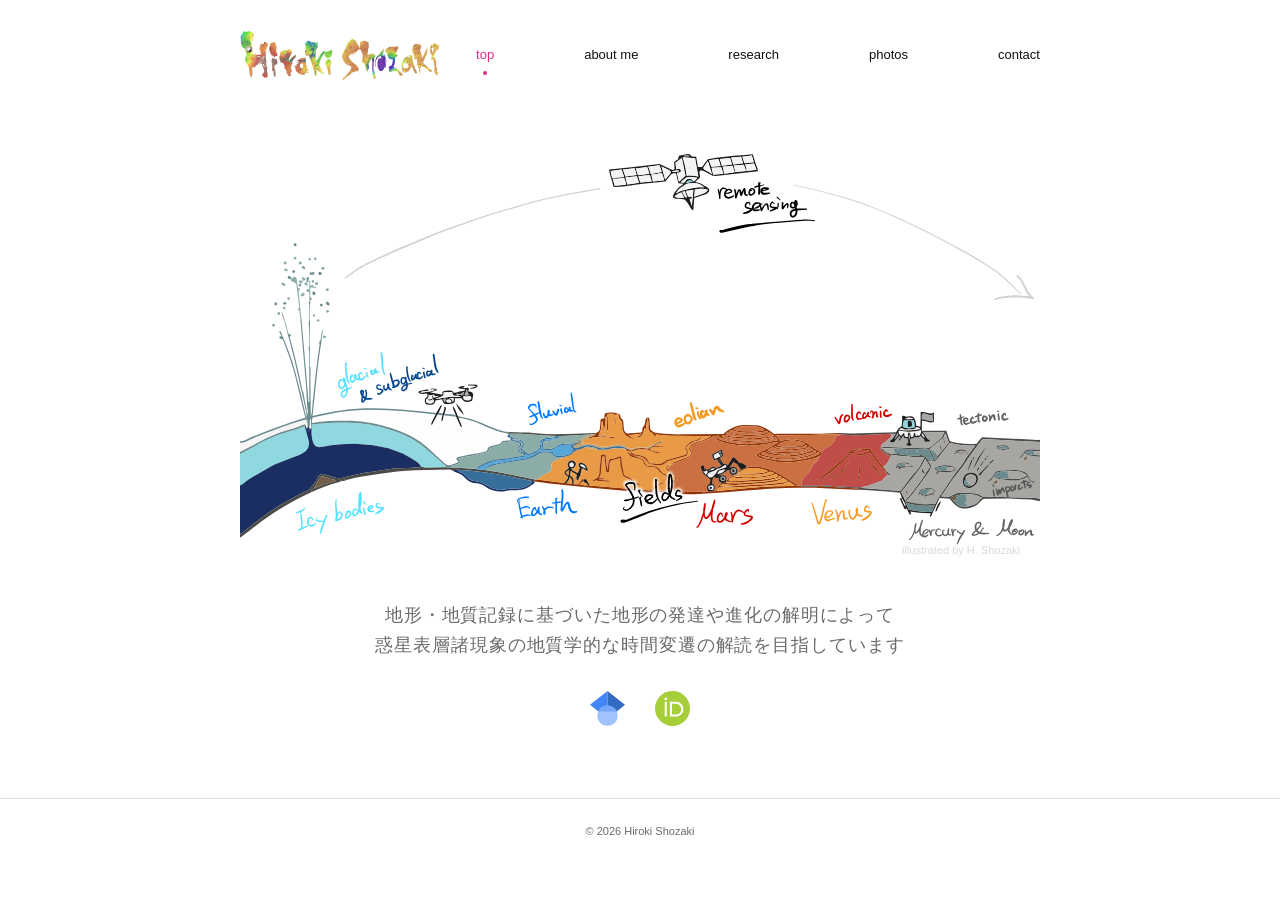
==== commit 4b17ec9d: "Update index.html" ====
--- a/index.html
+++ b/index.html
@@ -42,6 +42,18 @@
         </p>
       </section>
 
+      
+      <div style="display: flex; justify-content: center; gap: 30px; margin-top: 30px;">
+        <a href="https://scholar.google.co.jp/citations?user=_aYo7e0AAAAJ&hl=ja&oi=sra" target="_blank" rel="noopener noreferrer" style="display: block;">
+          <img src="images/Google_Scholar_logo.svg" alt="Google Scholar" style="height: 35px; width: auto;">
+        </a>
+    
+        <a href="https://orcid.org/0000-0002-1527-8748" target="_blank" rel="noopener noreferrer" style="display: block;">
+          <img src="images/ORCID_iD.svg" alt="ORCiD" style="height: 35px; width: auto;">
+        </a>
+      </div>
+     
+
     </main>
 
     <footer class="site-footer">
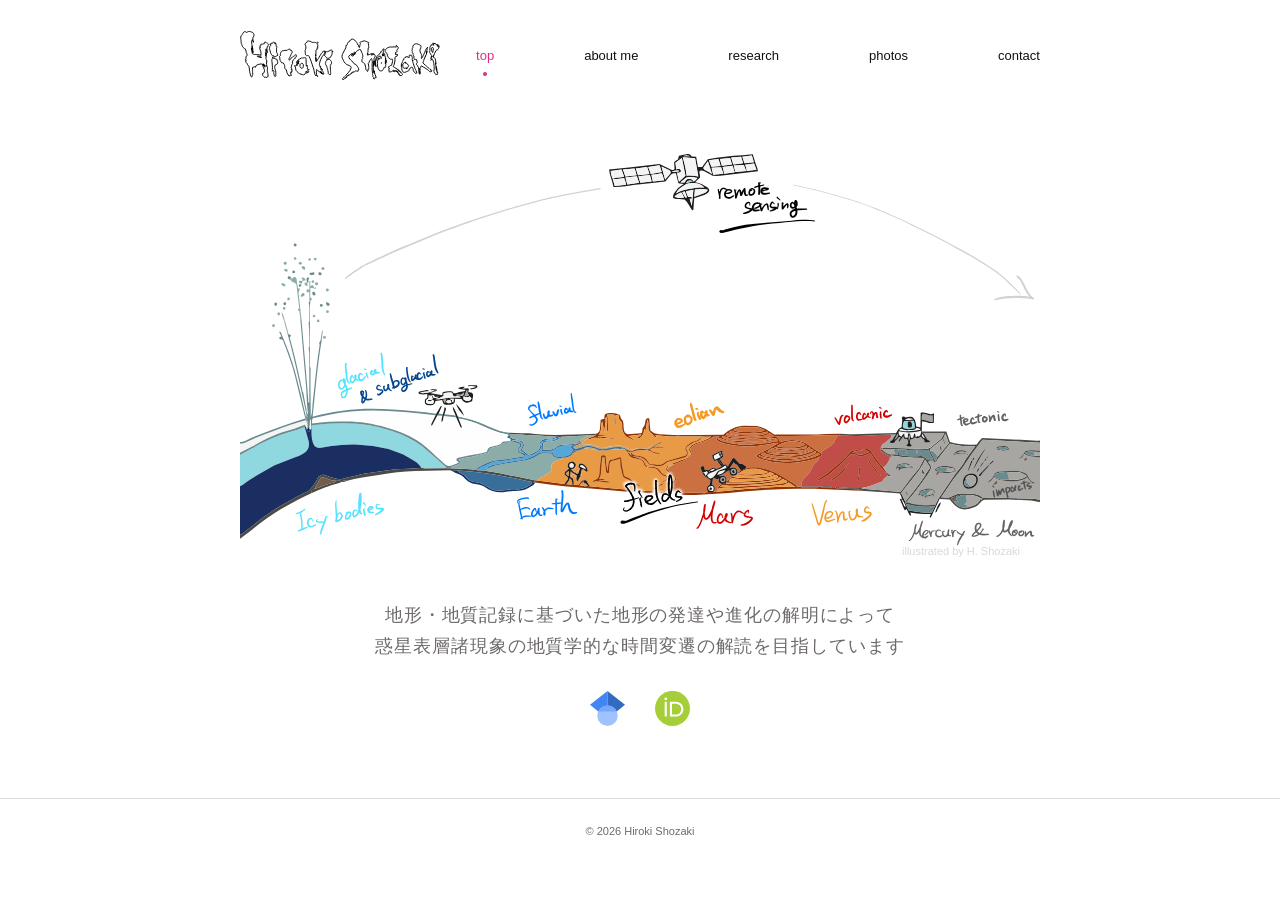
==== commit c1c6a251: "Update index.html" ====
--- a/index.html
+++ b/index.html
@@ -13,7 +13,7 @@
       <div class="site-width header-row">
         
         <a class="wordmark" href="index.html" aria-label="Hiroki Shozaki, top">
-          <img src="images/home_icon_mars.svg" alt="Hiroki Shozaki">
+          <img src="images/home_HS_open.svg" alt="Hiroki Shozaki">
         </a>
         
         <nav aria-label="Main navigation">
